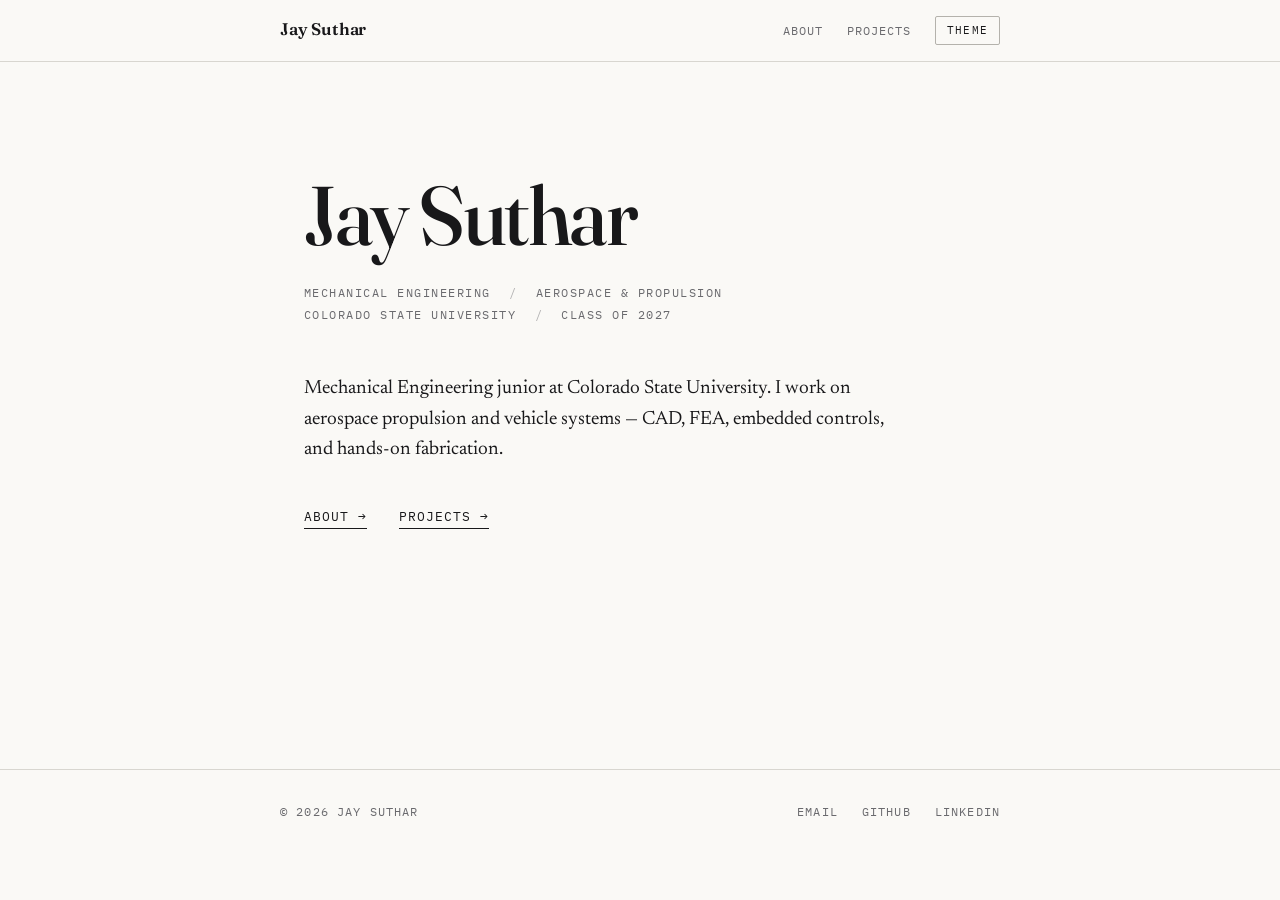
==== index.html @ 0e8fdcb5 "Revise hero intro and update CTA links Updated the hero introduction text and adjusted call-to-actio" ====
<!DOCTYPE html>
<html lang="en">
<head>
  <meta charset="UTF-8">
  <meta name="viewport" content="width=device-width, initial-scale=1.0">
  <title>Jay Suthar | Mechanical Engineering Portfolio</title>
  <meta name="description" content="Jay Suthar. Mechanical Engineering junior at Colorado State University, focused on aerospace propulsion and integrated vehicle systems.">

  <!-- Fonts -->
  <link rel="preconnect" href="https://fonts.googleapis.com">
  <link rel="preconnect" href="https://fonts.gstatic.com" crossorigin>
  <link href="https://fonts.googleapis.com/css2?family=Fraunces:ital,opsz,wght@0,9..144,400;0,9..144,500;0,9..144,600;1,9..144,400&family=IBM+Plex+Mono:wght@400;500&family=Newsreader:ital,wght@0,400;0,500;1,400&display=swap" rel="stylesheet">

  <link rel="stylesheet" href="styles.css">

  <!-- Theme init: must run before page renders to prevent flash -->
  <script>
    (function () {
      const saved = localStorage.getItem('theme');
      const prefersDark = window.matchMedia('(prefers-color-scheme: dark)').matches;
      const theme = saved || (prefersDark ? 'dark' : 'light');
      document.documentElement.setAttribute('data-theme', theme);
    })();
  </script>
</head>
<body>

  <nav class="nav">
    <div class="nav-inner">
      <a href="index.html" class="nav-brand">Jay Suthar</a>
      <div class="nav-links">
        <a href="about.html" class="nav-page-link">About</a>
        <a href="projects.html" class="nav-page-link">Projects</a>
        <button class="theme-toggle" id="themeToggle" aria-label="Toggle dark or light theme">Theme</button>
      </div>
    </div>
  </nav>

  <main>
    <section class="hero">
      <h1 class="hero-name">Jay Suthar</h1>

      <p class="hero-meta">
        Mechanical Engineering
        <span class="hero-meta-divider">/</span>
        Aerospace &amp; Propulsion
        <br>
        Colorado State University
        <span class="hero-meta-divider">/</span>
        Class of 2027
      </p>

            <p class="hero-intro">
        Mechanical Engineering junior at Colorado State University. I work on aerospace propulsion and vehicle systems — CAD, FEA, embedded controls, and hands-on fabrication.
      </p>

      <div class="hero-ctas">
        <a href="about.html">About &rarr;</a>
        <a href="projects.html">Projects &rarr;</a>
      </div>
    </section>
  </main>

  <footer class="footer">
    <div class="footer-inner">
      <div>&copy; 2026 Jay Suthar</div>
      <div class="footer-links">
        <a href="mailto:jaysuthar0721@gmail.com">Email</a>
        <a href="https://github.com/jaysuthar0721" target="_blank" rel="noopener">GitHub</a>
        <a href="https://www.linkedin.com/in/jay-suthar-74205b235/" target="_blank" rel="noopener">LinkedIn</a>
      </div>
    </div>
  </footer>

  <script>
    // Theme toggle handler
    const toggleBtn = document.getElementById('themeToggle');
    toggleBtn.addEventListener('click', function () {
      const current = document.documentElement.getAttribute('data-theme');
      const next = current === 'dark' ? 'light' : 'dark';
      document.documentElement.setAttribute('data-theme', next);
      localStorage.setItem('theme', next);
    });
  </script>

</body>
</html>
---- styles.css ----
/* ============================================================
   PORTFOLIO STYLES - Jay Suthar
   Edit colors and fonts here; all three pages update together.
   ============================================================ */

/* ---------- THEME VARIABLES ---------- */
:root {
  /* Light theme (default) */
  --bg: #faf9f6;
  --bg-elevated: #ffffff;
  --text: #18181a;
  --text-muted: #6a6a6e;
  --rule: #d8d6d0;
  --rule-strong: #b4b2ac;
  --placeholder-bg: #f0eee8;

  /* Type scale */
  --font-display: "Fraunces", "Times New Roman", serif;
  --font-body: "Newsreader", Georgia, serif;
  --font-mono: "IBM Plex Mono", "Courier New", monospace;

  /* Layout */
  --content-width: 720px;
  --content-padding: 1.5rem;
}

[data-theme="dark"] {
  --bg: #0e0e10;
  --bg-elevated: #18181b;
  --text: #ececea;
  --text-muted: #8c8c8e;
  --rule: #28282a;
  --rule-strong: #45454a;
  --placeholder-bg: #17171a;
}

/* ---------- RESET ---------- */
*, *::before, *::after {
  box-sizing: border-box;
  margin: 0;
  padding: 0;
}

html {
  scroll-behavior: smooth;
}

body {
  background: var(--bg);
  color: var(--text);
  font-family: var(--font-body);
  font-size: 18px;
  line-height: 1.65;
  font-weight: 400;
  -webkit-font-smoothing: antialiased;
  -moz-osx-font-smoothing: grayscale;
  transition: background 0.25s ease, color 0.25s ease;
}

img {
  max-width: 100%;
  display: block;
}

a {
  color: var(--text);
  text-decoration: none;
  border-bottom: 1px solid var(--rule-strong);
  padding-bottom: 1px;
  transition: border-color 0.15s ease, color 0.15s ease;
}

a:hover {
  border-bottom-color: var(--text);
}

/* ---------- NAVIGATION ---------- */
.nav {
  position: sticky;
  top: 0;
  z-index: 100;
  background: var(--bg);
  border-bottom: 1px solid var(--rule);
  padding: 1rem var(--content-padding);
  transition: background 0.25s ease, border-color 0.25s ease;
}

.nav-inner {
  max-width: var(--content-width);
  margin: 0 auto;
  display: flex;
  align-items: center;
  justify-content: space-between;
  gap: 1rem;
}

.nav-brand {
  font-family: var(--font-display);
  font-weight: 600;
  font-size: 1.05rem;
  letter-spacing: -0.01em;
  border-bottom: none;
}

.nav-brand:hover {
  border-bottom: none;
}

.nav-links {
  display: flex;
  align-items: center;
  gap: 1.5rem;
}

.nav-links a {
  font-family: var(--font-mono);
  font-size: 0.78rem;
  text-transform: uppercase;
  letter-spacing: 0.08em;
  border-bottom: none;
  color: var(--text-muted);
}

.nav-links a:hover,
.nav-links a.active {
  color: var(--text);
  border-bottom: none;
}

.theme-toggle {
  background: transparent;
  border: 1px solid var(--rule-strong);
  color: var(--text);
  font-family: var(--font-mono);
  font-size: 0.7rem;
  text-transform: uppercase;
  letter-spacing: 0.1em;
  padding: 0.4rem 0.7rem;
  cursor: pointer;
  transition: border-color 0.15s ease, background 0.15s ease;
  border-radius: 2px;
}

.theme-toggle:hover {
  background: var(--rule);
}

/* ---------- MAIN LAYOUT ---------- */
main {
  max-width: var(--content-width);
  margin: 0 auto;
  padding: 4rem var(--content-padding) 6rem;
}

/* ---------- HERO (HOME) ---------- */
.hero {
  padding-top: 3rem;
  padding-bottom: 3rem;
}

.hero-name {
  font-family: var(--font-display);
  font-weight: 500;
  font-size: clamp(3rem, 8vw, 5.2rem);
  line-height: 1;
  letter-spacing: -0.03em;
  margin-bottom: 1.5rem;
}

.hero-meta {
  font-family: var(--font-mono);
  font-size: 0.78rem;
  text-transform: uppercase;
  letter-spacing: 0.12em;
  color: var(--text-muted);
  margin-bottom: 3rem;
  line-height: 1.8;
}

.hero-meta-divider {
  margin: 0 0.6rem;
  opacity: 0.5;
}

.hero-intro {
  font-family: var(--font-body);
  font-size: 1.2rem;
  line-height: 1.6;
  margin-bottom: 2.5rem;
  max-width: 38rem;
}

.hero-intro em {
  font-style: italic;
  font-family: var(--font-display);
}

.hero-ctas {
  display: flex;
  flex-wrap: wrap;
  gap: 1rem 2rem;
  font-family: var(--font-mono);
  font-size: 0.8rem;
  text-transform: uppercase;
  letter-spacing: 0.08em;
  margin-top: 2rem;
}

.hero-ctas a {
  border-bottom: 1px solid var(--text);
}

.hero-ctas a:hover {
  color: var(--text-muted);
  border-bottom-color: var(--text-muted);
}

/* ---------- SECTIONS (ABOUT, PROJECTS) ---------- */
.page-title {
  font-family: var(--font-mono);
  font-size: 0.78rem;
  text-transform: uppercase;
  letter-spacing: 0.18em;
  color: var(--text-muted);
  padding-bottom: 1rem;
  border-bottom: 1px solid var(--rule);
  margin-bottom: 4rem;
}

.section {
  margin-bottom: 5rem;
}

.section:last-child {
  margin-bottom: 0;
}

.section-number {
  font-family: var(--font-mono);
  font-size: 0.7rem;
  text-transform: uppercase;
  letter-spacing: 0.18em;
  color: var(--text-muted);
  margin-bottom: 0.75rem;
  display: block;
}

.section-heading {
  font-family: var(--font-display);
  font-size: 2rem;
  font-weight: 500;
  letter-spacing: -0.02em;
  line-height: 1.15;
  margin-bottom: 1.5rem;
}

.section p {
  margin-bottom: 1.25rem;
}

.section p:last-child {
  margin-bottom: 0;
}

/* ---------- CORE COMPETENCIES ---------- */
.competency {
  padding-top: 1.75rem;
  padding-bottom: 1.75rem;
  border-top: 1px solid var(--rule);
}

.competency:last-child {
  border-bottom: 1px solid var(--rule);
}

.competency-title {
  font-family: var(--font-display);
  font-size: 1.35rem;
  font-weight: 500;
  letter-spacing: -0.01em;
  margin-bottom: 0.75rem;
}

.competency-body {
  color: var(--text-muted);
  font-size: 1.05rem;
}

/* ---------- PHILOSOPHY PULL QUOTE ---------- */
.pullquote {
  font-family: var(--font-display);
  font-style: italic;
  font-size: 1.5rem;
  line-height: 1.4;
  letter-spacing: -0.01em;
  padding: 2rem 0 2rem 1.5rem;
  border-left: 2px solid var(--text);
  color: var(--text);
}

/* ---------- PROJECT CARDS (PROJECTS PAGE) ---------- */
.project {
  padding-top: 4rem;
  padding-bottom: 4rem;
  border-top: 1px solid var(--rule);
}

.project:first-of-type {
  padding-top: 0;
  border-top: none;
}

.project-meta {
  font-family: var(--font-mono);
  font-size: 0.72rem;
  text-transform: uppercase;
  letter-spacing: 0.15em;
  color: var(--text-muted);
  margin-bottom: 0.75rem;
}

.project-title {
  font-family: var(--font-display);
  font-size: 2.2rem;
  font-weight: 500;
  line-height: 1.1;
  letter-spacing: -0.025em;
  margin-bottom: 2rem;
}

/* Image placeholder block */
.image-placeholder {
  width: 100%;
  aspect-ratio: 16 / 9;
  background: var(--placeholder-bg);
  border: 1px dashed var(--rule-strong);
  display: flex;
  align-items: center;
  justify-content: center;
  margin: 2rem 0 2.5rem;
  font-family: var(--font-mono);
  font-size: 0.72rem;
  text-transform: uppercase;
  letter-spacing: 0.15em;
  color: var(--text-muted);
  text-align: center;
  padding: 1rem;
}

/* Project narrative blocks */
.project-block {
  margin-bottom: 1.75rem;
}

.project-block:last-child {
  margin-bottom: 0;
}

.project-block-label {
  font-family: var(--font-mono);
  font-size: 0.72rem;
  text-transform: uppercase;
  letter-spacing: 0.18em;
  color: var(--text-muted);
  margin-bottom: 0.5rem;
  display: block;
}

.project-block p {
  font-size: 1.05rem;
}

/* Placeholder text style (so it visually reads as "fill me in") */
.placeholder-text {
  color: var(--text-muted);
  font-style: italic;
}

/* ---------- FOOTER ---------- */
.footer {
  border-top: 1px solid var(--rule);
  margin-top: 6rem;
  padding: 2rem var(--content-padding);
  font-family: var(--font-mono);
  font-size: 0.72rem;
  text-transform: uppercase;
  letter-spacing: 0.1em;
  color: var(--text-muted);
}

.footer-inner {
  max-width: var(--content-width);
  margin: 0 auto;
  display: flex;
  flex-wrap: wrap;
  justify-content: space-between;
  gap: 1rem;
}

.footer a {
  color: var(--text-muted);
  border-bottom: none;
}

.footer a:hover {
  color: var(--text);
  border-bottom: none;
}

.footer-links {
  display: flex;
  flex-wrap: wrap;
  gap: 1.5rem;
}

/* ---------- RESPONSIVE ---------- */
@media (max-width: 600px) {
  body {
    font-size: 17px;
  }

  .nav {
    padding: 0.75rem 1rem;
  }

  .nav-links {
    gap: 1rem;
  }

  .nav-links a:not(.theme-toggle) {
    display: none;
  }

  .nav-links a.nav-link-mobile-visible {
    display: inline;
  }

  main {
    padding: 2.5rem 1.25rem 4rem;
  }

  .hero {
    padding-top: 1rem;
  }

  .hero-name {
    font-size: 3rem;
  }

  .hero-meta {
    margin-bottom: 2rem;
  }

  .project-title {
    font-size: 1.7rem;
  }

  .section-heading {
    font-size: 1.6rem;
  }

  .pullquote {
    font-size: 1.2rem;
    padding-left: 1rem;
  }
}

/* On mobile, keep About and Projects links visible. */
@media (max-width: 600px) {
  .nav-links .nav-page-link {
    display: inline;
    font-size: 0.72rem;
  }
}
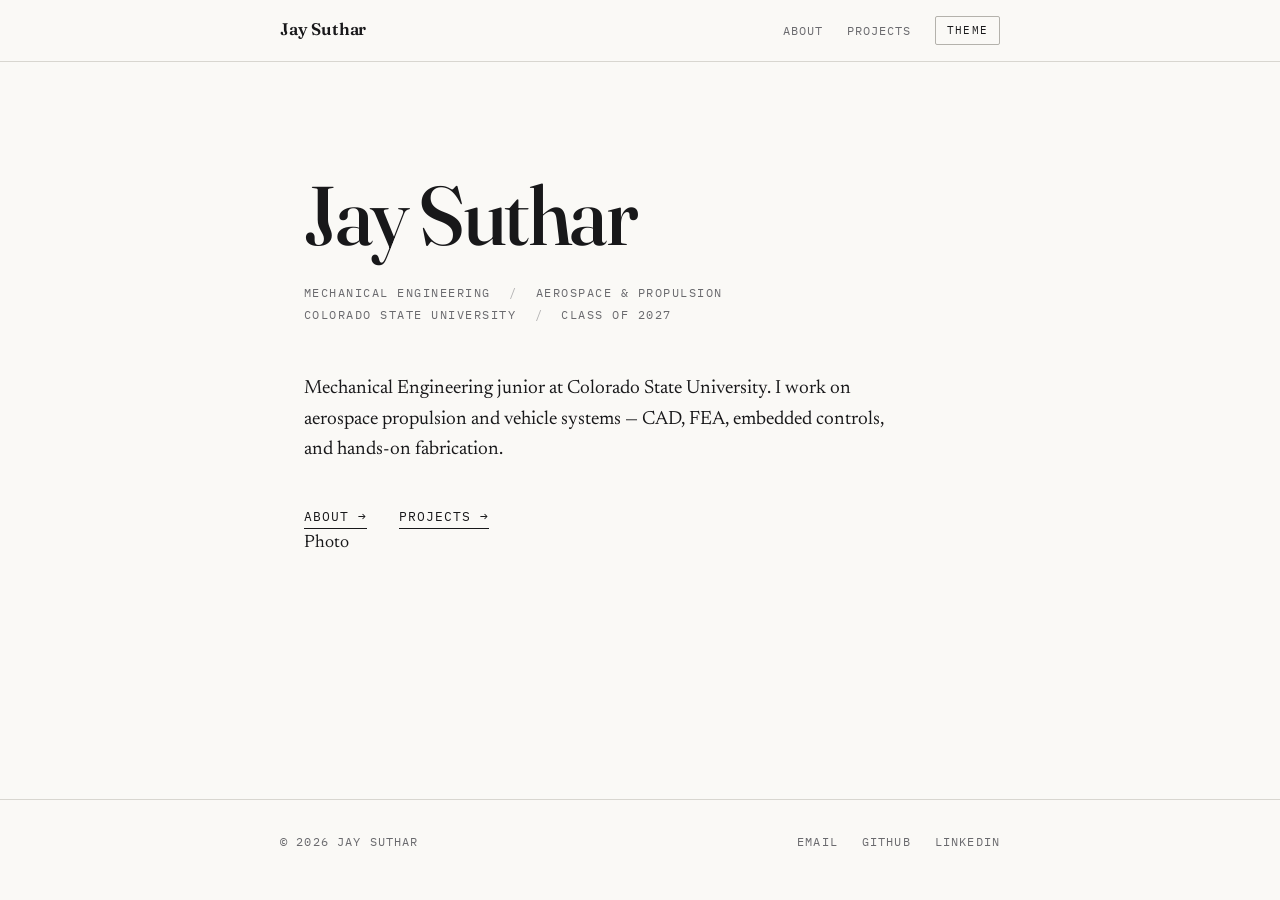
==== commit dd9ab6b2: "Refactor hero section layout in index.html" ====
--- a/index.html
+++ b/index.html
@@ -36,27 +36,36 @@
     </div>
   </nav>
 
-  <main>
+    <main>
     <section class="hero">
-      <h1 class="hero-name">Jay Suthar</h1>
+      <div class="hero-layout">
+        <div class="hero-text">
+          <h1 class="hero-name">Jay Suthar</h1>
 
-      <p class="hero-meta">
-        Mechanical Engineering
-        <span class="hero-meta-divider">/</span>
-        Aerospace &amp; Propulsion
-        <br>
-        Colorado State University
-        <span class="hero-meta-divider">/</span>
-        Class of 2027
-      </p>
+          <p class="hero-meta">
+            Mechanical Engineering
+            <span class="hero-meta-divider">/</span>
+            Aerospace &amp; Propulsion
+            <br>
+            Colorado State University
+            <span class="hero-meta-divider">/</span>
+            Class of 2027
+          </p>
 
-            <p class="hero-intro">
-        Mechanical Engineering junior at Colorado State University. I work on aerospace propulsion and vehicle systems — CAD, FEA, embedded controls, and hands-on fabrication.
-      </p>
+          <p class="hero-intro">
+            Mechanical Engineering junior at Colorado State University. I work on aerospace propulsion and vehicle systems — CAD, FEA, embedded controls, and hands-on fabrication.
+          </p>
 
-      <div class="hero-ctas">
-        <a href="about.html">About &rarr;</a>
-        <a href="projects.html">Projects &rarr;</a>
+          <div class="hero-ctas">
+            <a href="about.html">About &rarr;</a>
+            <a href="projects.html">Projects &rarr;</a>
+          </div>
+        </div>
+
+        <div class="hero-photo">
+          <img src="profile.jpg" alt="Jay Suthar" class="hero-photo-img" onerror="this.style.display='none';this.nextElementSibling.style.display='flex'">
+          <div class="hero-photo-placeholder">Photo</div>
+        </div>
       </div>
     </section>
   </main>
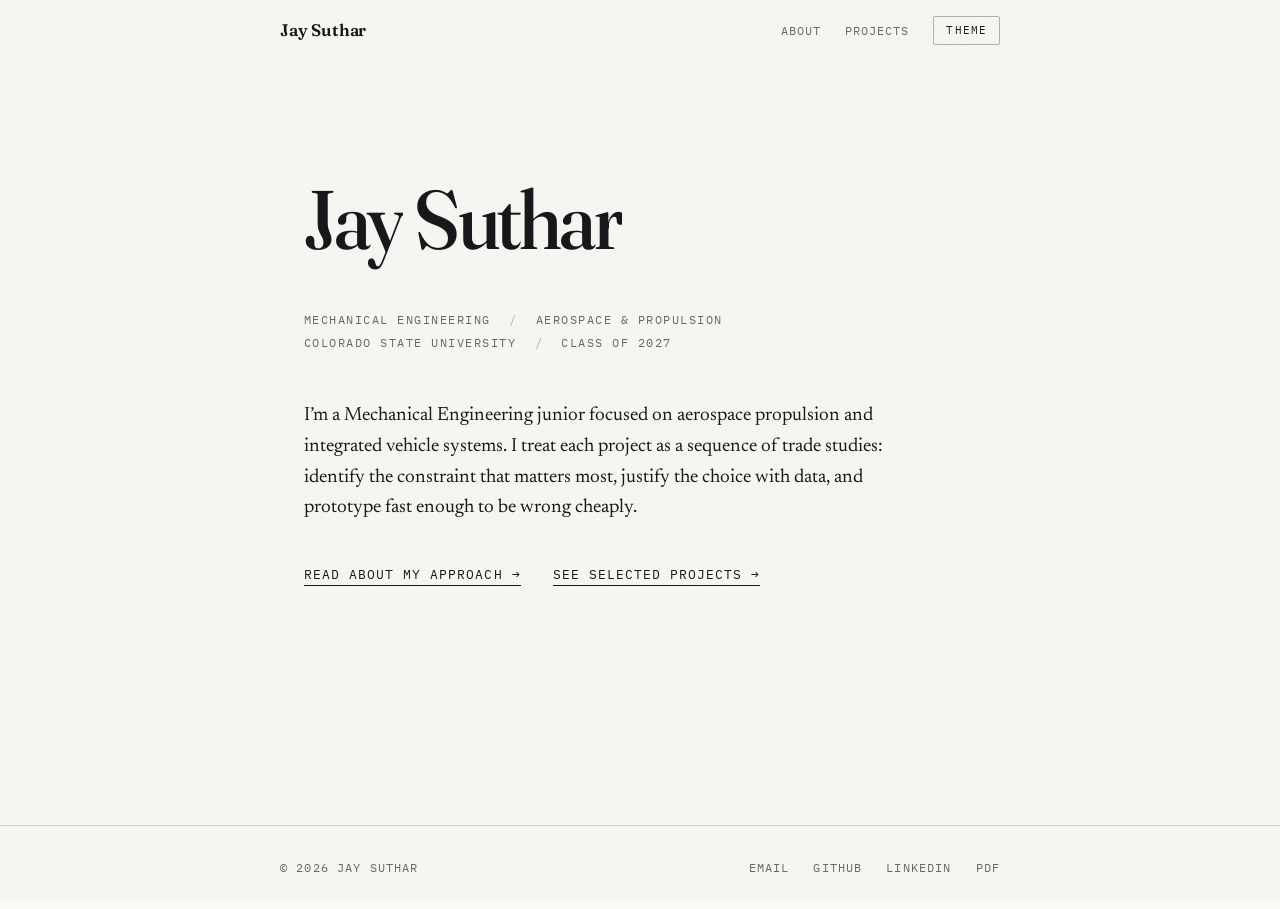
==== commit 93ac5ded: "Add files via upload" ====
--- a/index.html
+++ b/index.html
@@ -2,18 +2,21 @@
 <html lang="en">
 <head>
   <meta charset="UTF-8">
-  <meta name="viewport" content="width=device-width, initial-scale=1.0">
+  <meta name="viewport" content="width=device-width, initial-scale=1.0, viewport-fit=cover">
+  <meta name="color-scheme" content="light dark">
+  <meta name="theme-color" content="#faf9f6" media="(prefers-color-scheme: light)">
+  <meta name="theme-color" content="#0e0e10" media="(prefers-color-scheme: dark)">
   <title>Jay Suthar | Mechanical Engineering Portfolio</title>
   <meta name="description" content="Jay Suthar. Mechanical Engineering junior at Colorado State University, focused on aerospace propulsion and integrated vehicle systems.">
 
   <!-- Fonts -->
   <link rel="preconnect" href="https://fonts.googleapis.com">
   <link rel="preconnect" href="https://fonts.gstatic.com" crossorigin>
-  <link href="https://fonts.googleapis.com/css2?family=Fraunces:ital,opsz,wght@0,9..144,400;0,9..144,500;0,9..144,600;1,9..144,400&family=IBM+Plex+Mono:wght@400;500&family=Newsreader:ital,wght@0,400;0,500;1,400&display=swap" rel="stylesheet">
+  <link href="https://fonts.googleapis.com/css2?family=Fraunces:ital,opsz,wght,SOFT,WONK@0,9..144,400..600,30..100,0..1;1,9..144,400,50,0&family=IBM+Plex+Mono:wght@400;500&family=Newsreader:ital,wght@0,400;0,500;1,400&display=swap" rel="stylesheet">
 
   <link rel="stylesheet" href="styles.css">
 
-  <!-- Theme init: must run before page renders to prevent flash -->
+  <!-- Theme init: runs before render to prevent flash -->
   <script>
     (function () {
       const saved = localStorage.getItem('theme');
@@ -25,47 +28,43 @@
 </head>
 <body>
 
+  <a class="skip-link" href="#main">Skip to content</a>
+
   <nav class="nav">
     <div class="nav-inner">
-      <a href="index.html" class="nav-brand">Jay Suthar</a>
+      <a href="index.html" class="nav-brand no-underline">Jay Suthar</a>
       <div class="nav-links">
-        <a href="about.html" class="nav-page-link">About</a>
-        <a href="projects.html" class="nav-page-link">Projects</a>
-        <button class="theme-toggle" id="themeToggle" aria-label="Toggle dark or light theme">Theme</button>
+        <a href="about.html" class="no-underline">About</a>
+        <a href="projects.html" class="no-underline">Projects</a>
+        <button class="theme-toggle" id="themeToggle">Theme</button>
       </div>
     </div>
   </nav>
 
-    <main>
-    <section class="hero">
-      <div class="hero-layout">
-        <div class="hero-text">
-          <h1 class="hero-name">Jay Suthar</h1>
+  <main id="main">
+    <section class="hero" data-hero>
+      <h1 class="hero-name">
+        <span class="word-wrap"><span class="word">Jay</span></span>
+        <span class="word-wrap"><span class="word">Suthar</span></span>
+      </h1>
 
-          <p class="hero-meta">
-            Mechanical Engineering
-            <span class="hero-meta-divider">/</span>
-            Aerospace &amp; Propulsion
-            <br>
-            Colorado State University
-            <span class="hero-meta-divider">/</span>
-            Class of 2027
-          </p>
+      <p class="hero-meta">
+        Mechanical&nbsp;Engineering
+        <span class="hero-meta-divider">/</span>
+        Aerospace&nbsp;&amp;&nbsp;Propulsion
+        <br>
+        Colorado&nbsp;State&nbsp;University
+        <span class="hero-meta-divider">/</span>
+        Class&nbsp;of&nbsp;2027
+      </p>
 
-          <p class="hero-intro">
-            Mechanical Engineering junior at Colorado State University. I work on aerospace propulsion and vehicle systems — CAD, FEA, embedded controls, and hands-on fabrication.
-          </p>
+      <p class="hero-intro">
+        I’m a Mechanical Engineering junior focused on aerospace propulsion and integrated vehicle systems. I treat each project as a sequence of trade studies: identify the constraint that matters most, justify the choice with data, and prototype fast enough to be wrong cheaply.
+      </p>
 
-          <div class="hero-ctas">
-            <a href="about.html">About &rarr;</a>
-            <a href="projects.html">Projects &rarr;</a>
-          </div>
-        </div>
-
-        <div class="hero-photo">
-          <img src="profile.jpg" alt="Jay Suthar" class="hero-photo-img" onerror="this.style.display='none';this.nextElementSibling.style.display='flex'">
-          <div class="hero-photo-placeholder">Photo</div>
-        </div>
+      <div class="hero-ctas">
+        <a href="about.html">Read about my approach &rarr;</a>
+        <a href="projects.html">See selected projects &rarr;</a>
       </div>
     </section>
   </main>
@@ -74,23 +73,15 @@
     <div class="footer-inner">
       <div>&copy; 2026 Jay Suthar</div>
       <div class="footer-links">
-        <a href="mailto:jaysuthar0721@gmail.com">Email</a>
-        <a href="https://github.com/jaysuthar0721" target="_blank" rel="noopener">GitHub</a>
-        <a href="https://www.linkedin.com/in/jay-suthar-74205b235/" target="_blank" rel="noopener">LinkedIn</a>
+        <a href="mailto:your.email@colostate.edu">Email</a>
+        <a href="https://github.com/" target="_blank" rel="noopener">GitHub</a>
+        <a href="https://linkedin.com/" target="_blank" rel="noopener">LinkedIn</a>
+        <a href="portfolio.pdf" target="_blank" rel="noopener">PDF</a>
       </div>
     </div>
   </footer>
 
-  <script>
-    // Theme toggle handler
-    const toggleBtn = document.getElementById('themeToggle');
-    toggleBtn.addEventListener('click', function () {
-      const current = document.documentElement.getAttribute('data-theme');
-      const next = current === 'dark' ? 'light' : 'dark';
-      document.documentElement.setAttribute('data-theme', next);
-      localStorage.setItem('theme', next);
-    });
-  </script>
+  <script src="animations.js" defer></script>
 
 </body>
 </html>
--- a/styles.css
+++ b/styles.css
@@ -1,18 +1,23 @@
 /* ============================================================
-   PORTFOLIO STYLES - Jay Suthar
-   Edit colors and fonts here; all three pages update together.
+   PORTFOLIO STYLES v3 - Jay Suthar
+   Editorial engineering monograph aesthetic.
+   Edit colors and fonts in :root; all three pages update together.
    ============================================================ */
 
 /* ---------- THEME VARIABLES ---------- */
 :root {
+  color-scheme: light dark;
+
   /* Light theme (default) */
   --bg: #faf9f6;
   --bg-elevated: #ffffff;
+  --bg-nav: rgba(250, 249, 246, 0.72);
   --text: #18181a;
   --text-muted: #6a6a6e;
   --rule: #d8d6d0;
   --rule-strong: #b4b2ac;
   --placeholder-bg: #f0eee8;
+  --grain-opacity: 0.035;
 
   /* Type scale */
   --font-display: "Fraunces", "Times New Roman", serif;
@@ -22,16 +27,22 @@
   /* Layout */
   --content-width: 720px;
   --content-padding: 1.5rem;
+
+  /* Motion */
+  --ease-out-expo: cubic-bezier(0.16, 1, 0.3, 1);
+  --ease-out-swift: cubic-bezier(0.22, 0.61, 0.36, 1);
 }
 
 [data-theme="dark"] {
   --bg: #0e0e10;
   --bg-elevated: #18181b;
+  --bg-nav: rgba(14, 14, 16, 0.72);
   --text: #ececea;
   --text-muted: #8c8c8e;
   --rule: #28282a;
   --rule-strong: #45454a;
   --placeholder-bg: #17171a;
+  --grain-opacity: 0.06;
 }
 
 /* ---------- RESET ---------- */
@@ -54,7 +65,35 @@
   font-weight: 400;
   -webkit-font-smoothing: antialiased;
   -moz-osx-font-smoothing: grayscale;
-  transition: background 0.25s ease, color 0.25s ease;
+  -webkit-tap-highlight-color: transparent;
+  position: relative;
+  min-height: 100vh;
+}
+
+/* Paper grain overlay. Very subtle noise texture across the whole page. */
+body::before {
+  content: "";
+  position: fixed;
+  inset: 0;
+  pointer-events: none;
+  z-index: 1000;
+  opacity: var(--grain-opacity);
+  background-image: url("data:image/svg+xml;utf8,<svg xmlns='http://www.w3.org/2000/svg' width='200' height='200'><filter id='n'><feTurbulence type='fractalNoise' baseFrequency='0.9' numOctaves='2' stitchTiles='stitch'/><feColorMatrix values='0 0 0 0 0 0 0 0 0 0 0 0 0 0 0 0 0 0 1 0'/></filter><rect width='100%' height='100%' filter='url(%23n)'/></svg>");
+  mix-blend-mode: multiply;
+}
+
+[data-theme="dark"] body::before {
+  mix-blend-mode: screen;
+}
+
+/* Theme transition helper. Scoped to body + html to avoid heavy universal selector. */
+html.theme-transitioning body,
+html.theme-transitioning .nav,
+html.theme-transitioning .footer,
+html.theme-transitioning .theme-toggle {
+  transition: background-color 0.35s var(--ease-out-swift),
+              color 0.35s var(--ease-out-swift),
+              border-color 0.35s var(--ease-out-swift) !important;
 }
 
 img {
@@ -62,16 +101,70 @@
   display: block;
 }
 
+/* ---------- SKIP TO CONTENT LINK ---------- */
+.skip-link {
+  position: absolute;
+  left: -9999px;
+  top: 0;
+  z-index: 200;
+  background: var(--text);
+  color: var(--bg);
+  padding: 0.6rem 1rem;
+  font-family: var(--font-mono);
+  font-size: 0.78rem;
+  text-transform: uppercase;
+  letter-spacing: 0.08em;
+  text-decoration: none;
+  border: 0;
+}
+
+.skip-link:focus {
+  left: 1rem;
+  top: 1rem;
+  outline: 2px solid var(--text);
+  outline-offset: 3px;
+}
+
+.skip-link::after {
+  display: none;
+}
+
+/* ---------- LINKS with animated underline ---------- */
 a {
   color: var(--text);
   text-decoration: none;
-  border-bottom: 1px solid var(--rule-strong);
-  padding-bottom: 1px;
-  transition: border-color 0.15s ease, color 0.15s ease;
-}
-
-a:hover {
-  border-bottom-color: var(--text);
+  position: relative;
+  display: inline-block;
+  touch-action: manipulation;
+}
+
+/* Body links get the draw-in underline. Nav links opt out via class. */
+a:not(.no-underline)::after {
+  content: "";
+  position: absolute;
+  left: 0;
+  right: 0;
+  bottom: -1px;
+  height: 1px;
+  background: currentColor;
+  transform: scaleX(1);
+  transform-origin: left center;
+  transition: transform 0.5s var(--ease-out-expo);
+}
+
+a:not(.no-underline):hover::after {
+  transform: scaleX(0);
+  transform-origin: right center;
+}
+
+a:focus-visible {
+  outline: 2px solid var(--text);
+  outline-offset: 3px;
+  border-radius: 2px;
+}
+
+a:active {
+  opacity: 0.65;
 }
 
 /* ---------- NAVIGATION ---------- */
@@ -79,10 +172,29 @@
   position: sticky;
   top: 0;
   z-index: 100;
-  background: var(--bg);
-  border-bottom: 1px solid var(--rule);
-  padding: 1rem var(--content-padding);
-  transition: background 0.25s ease, border-color 0.25s ease;
+  background: transparent;
+  border-bottom: 1px solid transparent;
+  padding-top: max(1rem, env(safe-area-inset-top));
+  padding-right: max(var(--content-padding), env(safe-area-inset-right));
+  padding-bottom: 1rem;
+  padding-left: max(var(--content-padding), env(safe-area-inset-left));
+  transition: background 0.3s var(--ease-out-swift),
+              border-color 0.3s var(--ease-out-swift),
+              backdrop-filter 0.3s var(--ease-out-swift);
+}
+
+.nav.scrolled {
+  background: var(--bg-nav);
+  border-bottom-color: var(--rule);
+  backdrop-filter: saturate(140%) blur(14px);
+  -webkit-backdrop-filter: saturate(140%) blur(14px);
+}
+
+/* Backdrop-filter fallback: opaque bg when blur unsupported */
+@supports not ((backdrop-filter: blur(1px)) or (-webkit-backdrop-filter: blur(1px))) {
+  .nav.scrolled {
+    background: var(--bg);
+  }
 }
 
 .nav-inner {
@@ -99,11 +211,11 @@
   font-weight: 600;
   font-size: 1.05rem;
   letter-spacing: -0.01em;
-  border-bottom: none;
-}
-
-.nav-brand:hover {
-  border-bottom: none;
+  font-variation-settings: "SOFT" 50, "WONK" 0;
+}
+
+.nav-brand::after {
+  display: none;
 }
 
 .nav-links {
@@ -117,16 +229,20 @@
   font-size: 0.78rem;
   text-transform: uppercase;
   letter-spacing: 0.08em;
-  border-bottom: none;
-  color: var(--text-muted);
+  color: var(--text-muted);
+  transition: color 0.2s ease;
+}
+
+.nav-links a::after {
+  display: none;
 }
 
 .nav-links a:hover,
 .nav-links a.active {
   color: var(--text);
-  border-bottom: none;
-}
-
+}
+
+/* ---------- THEME TOGGLE BUTTON ---------- */
 .theme-toggle {
   background: transparent;
   border: 1px solid var(--rule-strong);
@@ -135,14 +251,45 @@
   font-size: 0.7rem;
   text-transform: uppercase;
   letter-spacing: 0.1em;
-  padding: 0.4rem 0.7rem;
+  padding: 0.4rem 0.75rem;
   cursor: pointer;
-  transition: border-color 0.15s ease, background 0.15s ease;
   border-radius: 2px;
+  touch-action: manipulation;
+  transition: border-color 0.2s ease,
+              background 0.2s ease,
+              color 0.2s ease,
+              transform 0.1s ease;
 }
 
 .theme-toggle:hover {
-  background: var(--rule);
+  background: var(--text);
+  color: var(--bg);
+  border-color: var(--text);
+}
+
+.theme-toggle:focus-visible {
+  outline: 2px solid var(--text);
+  outline-offset: 3px;
+}
+
+.theme-toggle:active {
+  transform: translateY(1px);
+}
+
+/* ---------- SCROLL PROGRESS BAR ---------- */
+.scroll-progress {
+  --progress: 0;
+  position: fixed;
+  top: 0;
+  left: 0;
+  right: 0;
+  height: 2px;
+  z-index: 101;
+  background: var(--text);
+  transform: scaleX(var(--progress));
+  transform-origin: left center;
+  transition: transform 0.08s linear;
+  pointer-events: none;
 }
 
 /* ---------- MAIN LAYOUT ---------- */
@@ -150,9 +297,10 @@
   max-width: var(--content-width);
   margin: 0 auto;
   padding: 4rem var(--content-padding) 6rem;
-}
-
-/* ---------- HERO (HOME) ---------- */
+  position: relative;
+}
+
+/* ---------- HERO (HOME) with mask reveals ---------- */
 .hero {
   padding-top: 3rem;
   padding-bottom: 3rem;
@@ -165,6 +313,55 @@
   line-height: 1;
   letter-spacing: -0.03em;
   margin-bottom: 1.5rem;
+  font-variation-settings: "SOFT" 30, "WONK" 0, "opsz" 144;
+  text-wrap: balance;
+}
+
+/* Word mask reveal: each word slides up inside an overflow-hidden wrapper */
+.word-wrap {
+  display: inline-block;
+  overflow: hidden;
+  vertical-align: baseline;
+  line-height: 1.1;
+  padding-bottom: 0.08em;
+}
+
+.word {
+  display: inline-block;
+  transform: translateY(105%);
+  transition: transform 1s var(--ease-out-expo);
+}
+
+.revealed .word-wrap:nth-child(1) .word { transition-delay: 0.05s; }
+.revealed .word-wrap:nth-child(2) .word { transition-delay: 0.18s; }
+.revealed .word-wrap:nth-child(3) .word { transition-delay: 0.31s; }
+
+.revealed .word {
+  transform: translateY(0);
+}
+
+/* Hero secondary content: fade+blur up after the name */
+.hero-meta,
+.hero-intro,
+.hero-ctas {
+  opacity: 0;
+  transform: translateY(12px);
+  filter: blur(6px);
+  transition: opacity 0.9s var(--ease-out-swift),
+              transform 0.9s var(--ease-out-expo),
+              filter 0.9s var(--ease-out-swift);
+}
+
+.revealed .hero-meta   { transition-delay: 0.55s; }
+.revealed .hero-intro  { transition-delay: 0.72s; }
+.revealed .hero-ctas   { transition-delay: 0.88s; }
+
+.revealed .hero-meta,
+.revealed .hero-intro,
+.revealed .hero-ctas {
+  opacity: 1;
+  transform: translateY(0);
+  filter: blur(0);
 }
 
 .hero-meta {
@@ -188,11 +385,7 @@
   line-height: 1.6;
   margin-bottom: 2.5rem;
   max-width: 38rem;
-}
-
-.hero-intro em {
-  font-style: italic;
-  font-family: var(--font-display);
+  text-wrap: pretty;
 }
 
 .hero-ctas {
@@ -206,19 +399,27 @@
   margin-top: 2rem;
 }
 
-.hero-ctas a {
-  border-bottom: 1px solid var(--text);
-}
-
-.hero-ctas a:hover {
-  color: var(--text-muted);
-  border-bottom-color: var(--text-muted);
-}
-
-/* ---------- SECTIONS (ABOUT, PROJECTS) ---------- */
+/* ---------- SCROLL REVEAL: generic ---------- */
+[data-reveal] {
+  opacity: 0;
+  transform: translateY(24px);
+  filter: blur(8px);
+  transition: opacity 1.1s var(--ease-out-swift),
+              transform 1.1s var(--ease-out-expo),
+              filter 1.1s var(--ease-out-swift);
+}
+
+[data-reveal].revealed {
+  opacity: 1;
+  transform: translateY(0);
+  filter: blur(0);
+}
+
+/* ---------- SECTIONS ---------- */
 .page-title {
   font-family: var(--font-mono);
   font-size: 0.78rem;
+  font-weight: 400;
   text-transform: uppercase;
   letter-spacing: 0.18em;
   color: var(--text-muted);
@@ -252,10 +453,13 @@
   letter-spacing: -0.02em;
   line-height: 1.15;
   margin-bottom: 1.5rem;
+  font-variation-settings: "SOFT" 30, "WONK" 0, "opsz" 144;
+  text-wrap: balance;
 }
 
 .section p {
   margin-bottom: 1.25rem;
+  text-wrap: pretty;
 }
 
 .section p:last-child {
@@ -279,11 +483,13 @@
   font-weight: 500;
   letter-spacing: -0.01em;
   margin-bottom: 0.75rem;
+  text-wrap: balance;
 }
 
 .competency-body {
   color: var(--text-muted);
   font-size: 1.05rem;
+  text-wrap: pretty;
 }
 
 /* ---------- PHILOSOPHY PULL QUOTE ---------- */
@@ -296,9 +502,11 @@
   padding: 2rem 0 2rem 1.5rem;
   border-left: 2px solid var(--text);
   color: var(--text);
-}
-
-/* ---------- PROJECT CARDS (PROJECTS PAGE) ---------- */
+  font-variation-settings: "SOFT" 100, "WONK" 1;
+  text-wrap: pretty;
+}
+
+/* ---------- PROJECT CARDS ---------- */
 .project {
   padding-top: 4rem;
   padding-bottom: 4rem;
@@ -326,6 +534,8 @@
   line-height: 1.1;
   letter-spacing: -0.025em;
   margin-bottom: 2rem;
+  font-variation-settings: "SOFT" 30, "opsz" 144;
+  text-wrap: balance;
 }
 
 /* Image placeholder block */
@@ -368,9 +578,9 @@
 
 .project-block p {
   font-size: 1.05rem;
-}
-
-/* Placeholder text style (so it visually reads as "fill me in") */
+  text-wrap: pretty;
+}
+
 .placeholder-text {
   color: var(--text-muted);
   font-style: italic;
@@ -380,7 +590,10 @@
 .footer {
   border-top: 1px solid var(--rule);
   margin-top: 6rem;
-  padding: 2rem var(--content-padding);
+  padding-top: 2rem;
+  padding-right: max(var(--content-padding), env(safe-area-inset-right));
+  padding-bottom: max(2rem, env(safe-area-inset-bottom));
+  padding-left: max(var(--content-padding), env(safe-area-inset-left));
   font-family: var(--font-mono);
   font-size: 0.72rem;
   text-transform: uppercase;
@@ -399,12 +612,15 @@
 
 .footer a {
   color: var(--text-muted);
-  border-bottom: none;
+  transition: color 0.2s ease;
+}
+
+.footer a::after {
+  display: none;
 }
 
 .footer a:hover {
   color: var(--text);
-  border-bottom: none;
 }
 
 .footer-links {
@@ -420,19 +636,18 @@
   }
 
   .nav {
-    padding: 0.75rem 1rem;
+    padding-top: max(0.75rem, env(safe-area-inset-top));
+    padding-right: max(1rem, env(safe-area-inset-right));
+    padding-bottom: 0.75rem;
+    padding-left: max(1rem, env(safe-area-inset-left));
   }
 
   .nav-links {
-    gap: 1rem;
-  }
-
-  .nav-links a:not(.theme-toggle) {
-    display: none;
-  }
-
-  .nav-links a.nav-link-mobile-visible {
-    display: inline;
+    gap: 0.85rem;
+  }
+
+  .nav-links a {
+    font-size: 0.72rem;
   }
 
   main {
@@ -465,10 +680,25 @@
   }
 }
 
-/* On mobile, keep About and Projects links visible. */
-@media (max-width: 600px) {
-  .nav-links .nav-page-link {
-    display: inline;
-    font-size: 0.72rem;
-  }
-}
+/* ---------- REDUCED MOTION ---------- */
+@media (prefers-reduced-motion: reduce) {
+  *, *::before, *::after {
+    animation-duration: 0.01ms !important;
+    animation-iteration-count: 1 !important;
+    transition-duration: 0.01ms !important;
+    scroll-behavior: auto !important;
+  }
+
+  .word {
+    transform: translateY(0) !important;
+  }
+
+  [data-reveal],
+  .hero-meta,
+  .hero-intro,
+  .hero-ctas {
+    opacity: 1 !important;
+    transform: none !important;
+    filter: none !important;
+  }
+}
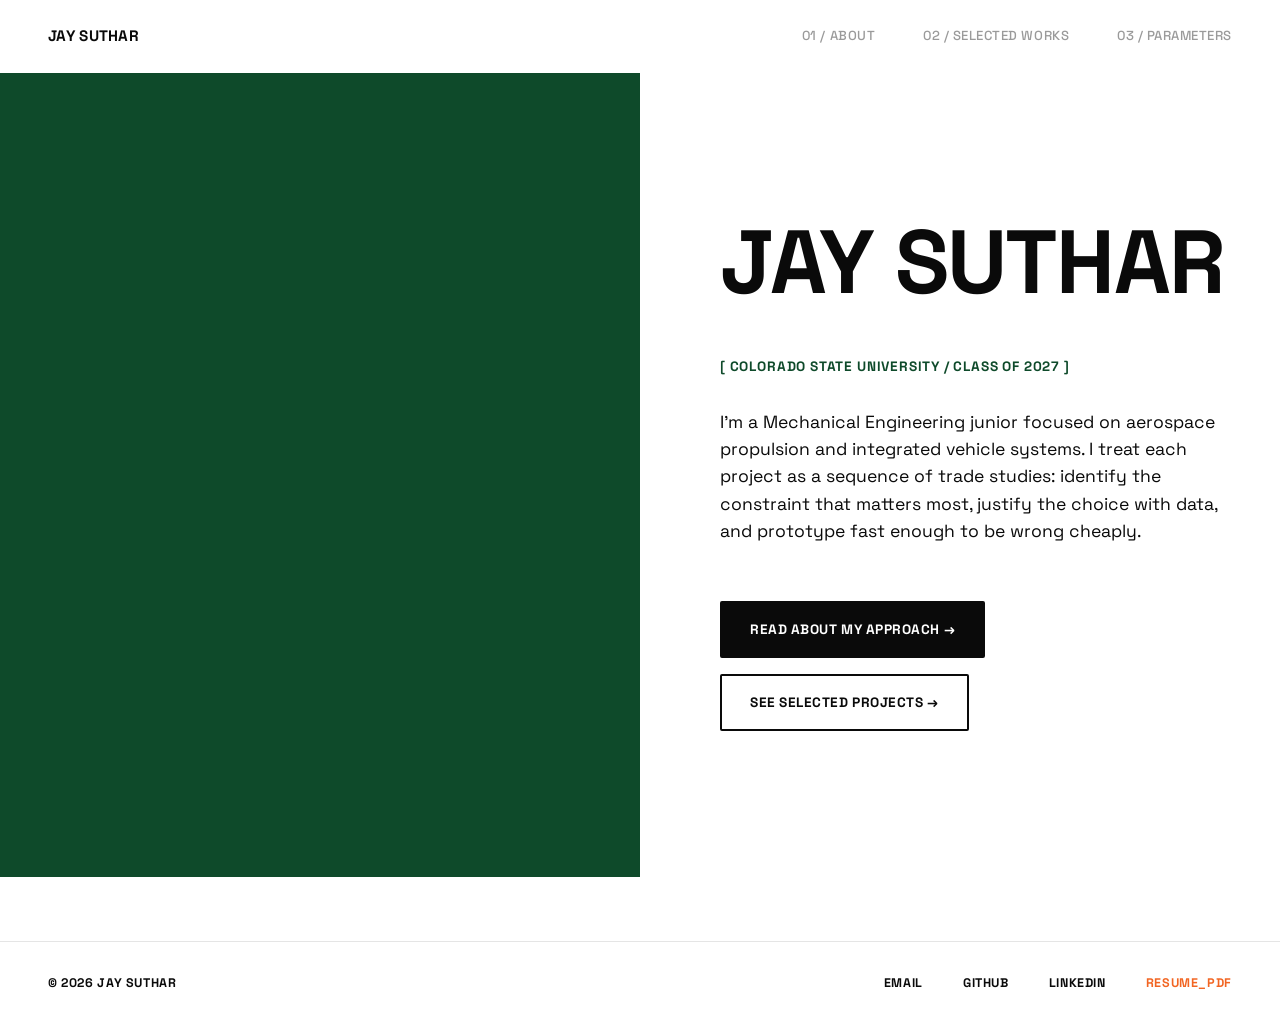
==== commit 4ee0f589: "Add files via upload" ====
--- a/index.html
+++ b/index.html
@@ -3,28 +3,17 @@
 <head>
   <meta charset="UTF-8">
   <meta name="viewport" content="width=device-width, initial-scale=1.0, viewport-fit=cover">
-  <meta name="color-scheme" content="light dark">
-  <meta name="theme-color" content="#faf9f6" media="(prefers-color-scheme: light)">
-  <meta name="theme-color" content="#0e0e10" media="(prefers-color-scheme: dark)">
+  <meta name="color-scheme" content="light">
+  <meta name="theme-color" content="#ffffff">
   <title>Jay Suthar | Mechanical Engineering Portfolio</title>
   <meta name="description" content="Jay Suthar. Mechanical Engineering junior at Colorado State University, focused on aerospace propulsion and integrated vehicle systems.">
 
   <!-- Fonts -->
   <link rel="preconnect" href="https://fonts.googleapis.com">
   <link rel="preconnect" href="https://fonts.gstatic.com" crossorigin>
-  <link href="https://fonts.googleapis.com/css2?family=Fraunces:ital,opsz,wght,SOFT,WONK@0,9..144,400..600,30..100,0..1;1,9..144,400,50,0&family=IBM+Plex+Mono:wght@400;500&family=Newsreader:ital,wght@0,400;0,500;1,400&display=swap" rel="stylesheet">
+  <link href="https://fonts.googleapis.com/css2?family=Space+Grotesk:wght@400;500;700&display=swap" rel="stylesheet">
 
   <link rel="stylesheet" href="styles.css">
-
-  <!-- Theme init: runs before render to prevent flash -->
-  <script>
-    (function () {
-      const saved = localStorage.getItem('theme');
-      const prefersDark = window.matchMedia('(prefers-color-scheme: dark)').matches;
-      const theme = saved || (prefersDark ? 'dark' : 'light');
-      document.documentElement.setAttribute('data-theme', theme);
-    })();
-  </script>
 </head>
 <body>
 
@@ -32,51 +21,47 @@
 
   <nav class="nav">
     <div class="nav-inner">
-      <a href="index.html" class="nav-brand no-underline">Jay Suthar</a>
+      <a href="index.html" class="nav-brand">Jay Suthar</a>
       <div class="nav-links">
-        <a href="about.html" class="no-underline">About</a>
-        <a href="projects.html" class="no-underline">Projects</a>
-        <button class="theme-toggle" id="themeToggle">Theme</button>
+        <a href="about.html">01 / About</a>
+        <a href="projects.html">02 / Selected Works</a>
+        <a href="parameters.html">03 / Parameters</a>
       </div>
     </div>
   </nav>
 
-  <main id="main">
-    <section class="hero" data-hero>
-      <h1 class="hero-name">
-        <span class="word-wrap"><span class="word">Jay</span></span>
-        <span class="word-wrap"><span class="word">Suthar</span></span>
-      </h1>
+  <main id="main" class="home">
+    <section class="hero-split" data-hero>
+      <div class="hero-split-panel" aria-hidden="true"></div>
 
-      <p class="hero-meta">
-        Mechanical&nbsp;Engineering
-        <span class="hero-meta-divider">/</span>
-        Aerospace&nbsp;&amp;&nbsp;Propulsion
-        <br>
-        Colorado&nbsp;State&nbsp;University
-        <span class="hero-meta-divider">/</span>
-        Class&nbsp;of&nbsp;2027
-      </p>
+      <div class="hero-split-content">
+        <h1 class="hero-name">
+          <span class="word-wrap"><span class="word">Jay</span></span>
+          <span class="word-wrap"><span class="word">Suthar</span></span>
+        </h1>
 
-      <p class="hero-intro">
-        I’m a Mechanical Engineering junior focused on aerospace propulsion and integrated vehicle systems. I treat each project as a sequence of trade studies: identify the constraint that matters most, justify the choice with data, and prototype fast enough to be wrong cheaply.
-      </p>
+        <p class="hero-subtitle">[ Colorado State University / Class of 2027 ]</p>
 
-      <div class="hero-ctas">
-        <a href="about.html">Read about my approach &rarr;</a>
-        <a href="projects.html">See selected projects &rarr;</a>
+        <p class="hero-intro">
+          I’m a Mechanical Engineering junior focused on aerospace propulsion and integrated vehicle systems. I treat each project as a sequence of trade studies: identify the constraint that matters most, justify the choice with data, and prototype fast enough to be wrong cheaply.
+        </p>
+
+        <div class="hero-ctas">
+          <a href="about.html" class="btn btn-primary">Read about my approach &rarr;</a>
+          <a href="projects.html" class="btn btn-secondary">See selected projects &rarr;</a>
+        </div>
       </div>
     </section>
   </main>
 
   <footer class="footer">
     <div class="footer-inner">
-      <div>&copy; 2026 Jay Suthar</div>
+      <div class="footer-copy">&copy; 2026 Jay Suthar</div>
       <div class="footer-links">
         <a href="mailto:your.email@colostate.edu">Email</a>
-        <a href="https://github.com/" target="_blank" rel="noopener">GitHub</a>
+        <a href="https://github.com/jaysuthar0721" target="_blank" rel="noopener">GitHub</a>
         <a href="https://linkedin.com/" target="_blank" rel="noopener">LinkedIn</a>
-        <a href="portfolio.pdf" target="_blank" rel="noopener">PDF</a>
+        <a href="resume.pdf" target="_blank" rel="noopener" class="accent">Resume_PDF</a>
       </div>
     </div>
   </footer>
--- a/styles.css
+++ b/styles.css
@@ -1,50 +1,40 @@
 /* ============================================================
-   PORTFOLIO STYLES v3 - Jay Suthar
-   Editorial engineering monograph aesthetic.
-   Edit colors and fonts in :root; all three pages update together.
+   PORTFOLIO STYLES v4 - Jay Suthar
+   Swiss industrial redesign. Bold grotesque, green + orange
+   accents on white, wide editorial layout.
+   Edit tokens in :root; all three pages update together.
    ============================================================ */
 
-/* ---------- THEME VARIABLES ---------- */
+/* ---------- ROOT TOKENS ---------- */
 :root {
-  color-scheme: light dark;
-
-  /* Light theme (default) */
-  --bg: #faf9f6;
-  --bg-elevated: #ffffff;
-  --bg-nav: rgba(250, 249, 246, 0.72);
-  --text: #18181a;
-  --text-muted: #6a6a6e;
-  --rule: #d8d6d0;
-  --rule-strong: #b4b2ac;
-  --placeholder-bg: #f0eee8;
-  --grain-opacity: 0.035;
-
-  /* Type scale */
-  --font-display: "Fraunces", "Times New Roman", serif;
-  --font-body: "Newsreader", Georgia, serif;
-  --font-mono: "IBM Plex Mono", "Courier New", monospace;
+  color-scheme: light;
+
+  /* Colors */
+  --bg: #ffffff;
+  --text: #0a0a0a;
+  --text-muted: #9a9a9a;
+  --text-muted-strong: #666666;
+  --accent-green: #0e4a2a;
+  --accent-green-hover: #1a5c37;
+  --accent-orange: #f26522;
+  --accent-orange-hover: #ff7a35;
+  --rule: #e5e5e5;
+  --rule-strong: #0a0a0a;
+  --placeholder-bg: #f0f0ef;
+
+  /* Type */
+  --font-display: "Space Grotesk", "Helvetica Neue", Arial, sans-serif;
+  --font-body: "Space Grotesk", "Helvetica Neue", Arial, sans-serif;
 
   /* Layout */
-  --content-width: 720px;
-  --content-padding: 1.5rem;
+  --content-width: 1280px;
+  --content-padding: 3rem;
 
   /* Motion */
   --ease-out-expo: cubic-bezier(0.16, 1, 0.3, 1);
   --ease-out-swift: cubic-bezier(0.22, 0.61, 0.36, 1);
 }
 
-[data-theme="dark"] {
-  --bg: #0e0e10;
-  --bg-elevated: #18181b;
-  --bg-nav: rgba(14, 14, 16, 0.72);
-  --text: #ececea;
-  --text-muted: #8c8c8e;
-  --rule: #28282a;
-  --rule-strong: #45454a;
-  --placeholder-bg: #17171a;
-  --grain-opacity: 0.06;
-}
-
 /* ---------- RESET ---------- */
 *, *::before, *::after {
   box-sizing: border-box;
@@ -60,40 +50,13 @@
   background: var(--bg);
   color: var(--text);
   font-family: var(--font-body);
-  font-size: 18px;
-  line-height: 1.65;
+  font-size: 17px;
+  line-height: 1.55;
   font-weight: 400;
   -webkit-font-smoothing: antialiased;
   -moz-osx-font-smoothing: grayscale;
   -webkit-tap-highlight-color: transparent;
-  position: relative;
   min-height: 100vh;
-}
-
-/* Paper grain overlay. Very subtle noise texture across the whole page. */
-body::before {
-  content: "";
-  position: fixed;
-  inset: 0;
-  pointer-events: none;
-  z-index: 1000;
-  opacity: var(--grain-opacity);
-  background-image: url("data:image/svg+xml;utf8,<svg xmlns='http://www.w3.org/2000/svg' width='200' height='200'><filter id='n'><feTurbulence type='fractalNoise' baseFrequency='0.9' numOctaves='2' stitchTiles='stitch'/><feColorMatrix values='0 0 0 0 0 0 0 0 0 0 0 0 0 0 0 0 0 0 1 0'/></filter><rect width='100%' height='100%' filter='url(%23n)'/></svg>");
-  mix-blend-mode: multiply;
-}
-
-[data-theme="dark"] body::before {
-  mix-blend-mode: screen;
-}
-
-/* Theme transition helper. Scoped to body + html to avoid heavy universal selector. */
-html.theme-transitioning body,
-html.theme-transitioning .nav,
-html.theme-transitioning .footer,
-html.theme-transitioning .theme-toggle {
-  transition: background-color 0.35s var(--ease-out-swift),
-              color 0.35s var(--ease-out-swift),
-              border-color 0.35s var(--ease-out-swift) !important;
 }
 
 img {
@@ -101,7 +64,7 @@
   display: block;
 }
 
-/* ---------- SKIP TO CONTENT LINK ---------- */
+/* ---------- SKIP TO CONTENT ---------- */
 .skip-link {
   position: absolute;
   left: -9999px;
@@ -110,12 +73,12 @@
   background: var(--text);
   color: var(--bg);
   padding: 0.6rem 1rem;
-  font-family: var(--font-mono);
+  font-family: var(--font-display);
   font-size: 0.78rem;
-  text-transform: uppercase;
-  letter-spacing: 0.08em;
+  font-weight: 700;
+  text-transform: uppercase;
+  letter-spacing: 0.06em;
   text-decoration: none;
-  border: 0;
 }
 
 .skip-link:focus {
@@ -125,36 +88,11 @@
   outline-offset: 3px;
 }
 
-.skip-link::after {
-  display: none;
-}
-
-/* ---------- LINKS with animated underline ---------- */
+/* ---------- LINKS ---------- */
 a {
   color: var(--text);
   text-decoration: none;
-  position: relative;
-  display: inline-block;
   touch-action: manipulation;
-}
-
-/* Body links get the draw-in underline. Nav links opt out via class. */
-a:not(.no-underline)::after {
-  content: "";
-  position: absolute;
-  left: 0;
-  right: 0;
-  bottom: -1px;
-  height: 1px;
-  background: currentColor;
-  transform: scaleX(1);
-  transform-origin: left center;
-  transition: transform 0.5s var(--ease-out-expo);
-}
-
-a:not(.no-underline):hover::after {
-  transform: scaleX(0);
-  transform-origin: right center;
 }
 
 a:focus-visible {
@@ -172,29 +110,17 @@
   position: sticky;
   top: 0;
   z-index: 100;
-  background: transparent;
+  background: var(--bg);
   border-bottom: 1px solid transparent;
-  padding-top: max(1rem, env(safe-area-inset-top));
+  padding-top: max(1.5rem, env(safe-area-inset-top));
   padding-right: max(var(--content-padding), env(safe-area-inset-right));
-  padding-bottom: 1rem;
+  padding-bottom: 1.5rem;
   padding-left: max(var(--content-padding), env(safe-area-inset-left));
-  transition: background 0.3s var(--ease-out-swift),
-              border-color 0.3s var(--ease-out-swift),
-              backdrop-filter 0.3s var(--ease-out-swift);
+  transition: border-color 0.3s var(--ease-out-swift);
 }
 
 .nav.scrolled {
-  background: var(--bg-nav);
-  border-bottom-color: var(--rule);
-  backdrop-filter: saturate(140%) blur(14px);
-  -webkit-backdrop-filter: saturate(140%) blur(14px);
-}
-
-/* Backdrop-filter fallback: opaque bg when blur unsupported */
-@supports not ((backdrop-filter: blur(1px)) or (-webkit-backdrop-filter: blur(1px))) {
-  .nav.scrolled {
-    background: var(--bg);
-  }
+  border-bottom-color: var(--rule-strong);
 }
 
 .nav-inner {
@@ -208,226 +134,241 @@
 
 .nav-brand {
   font-family: var(--font-display);
-  font-weight: 600;
-  font-size: 1.05rem;
-  letter-spacing: -0.01em;
-  font-variation-settings: "SOFT" 50, "WONK" 0;
-}
-
-.nav-brand::after {
-  display: none;
+  font-weight: 700;
+  font-size: 0.95rem;
+  letter-spacing: 0.02em;
+  text-transform: uppercase;
+  color: var(--text);
 }
 
 .nav-links {
   display: flex;
   align-items: center;
-  gap: 1.5rem;
+  gap: 3rem;
 }
 
 .nav-links a {
-  font-family: var(--font-mono);
-  font-size: 0.78rem;
-  text-transform: uppercase;
-  letter-spacing: 0.08em;
+  font-family: var(--font-display);
+  font-weight: 500;
+  font-size: 0.82rem;
+  text-transform: uppercase;
+  letter-spacing: 0.04em;
   color: var(--text-muted);
   transition: color 0.2s ease;
 }
 
-.nav-links a::after {
-  display: none;
-}
-
-.nav-links a:hover,
+.nav-links a:hover {
+  color: var(--text);
+}
+
 .nav-links a.active {
-  color: var(--text);
-}
-
-/* ---------- THEME TOGGLE BUTTON ---------- */
-.theme-toggle {
-  background: transparent;
-  border: 1px solid var(--rule-strong);
-  color: var(--text);
-  font-family: var(--font-mono);
-  font-size: 0.7rem;
-  text-transform: uppercase;
-  letter-spacing: 0.1em;
-  padding: 0.4rem 0.75rem;
+  color: var(--accent-orange);
+}
+
+/* Full-width nav underline rule (thin gray) */
+.nav-rule {
+  border: 0;
+  border-top: 1px solid var(--rule);
+  margin: 0;
+}
+
+/* ---------- HOME: SPLIT-SCREEN HERO ---------- */
+.hero-split {
+  display: grid;
+  grid-template-columns: 1fr 1fr;
+  min-height: calc(100vh - 6rem);
+  margin: 0;
+}
+
+.hero-split-panel {
+  background: var(--accent-green);
+  min-height: 100%;
+}
+
+.hero-split-content {
+  padding: 6rem max(var(--content-padding), env(safe-area-inset-right)) 6rem 5rem;
+  display: flex;
+  flex-direction: column;
+  justify-content: center;
+  gap: 2rem;
+}
+
+.hero-name {
+  font-family: var(--font-display);
+  font-weight: 700;
+  font-size: clamp(3.5rem, 7vw, 6rem);
+  line-height: 0.95;
+  letter-spacing: -0.02em;
+  text-transform: uppercase;
+  text-wrap: balance;
+  margin: 0;
+}
+
+/* Word-mask reveal wrappers */
+.word-wrap {
+  display: inline-block;
+  overflow: hidden;
+  vertical-align: baseline;
+  line-height: 1.0;
+  padding-bottom: 0.05em;
+}
+
+.word {
+  display: inline-block;
+  transform: translateY(105%);
+  transition: transform 1s var(--ease-out-expo);
+}
+
+.revealed .word-wrap:nth-child(1) .word { transition-delay: 0.05s; }
+.revealed .word-wrap:nth-child(2) .word { transition-delay: 0.18s; }
+
+.revealed .word {
+  transform: translateY(0);
+}
+
+.hero-subtitle,
+.hero-intro,
+.hero-ctas {
+  opacity: 0;
+  transform: translateY(12px);
+  transition: opacity 0.9s var(--ease-out-swift),
+              transform 0.9s var(--ease-out-expo);
+}
+
+.revealed .hero-subtitle { transition-delay: 0.45s; }
+.revealed .hero-intro    { transition-delay: 0.60s; }
+.revealed .hero-ctas     { transition-delay: 0.75s; }
+
+.revealed .hero-subtitle,
+.revealed .hero-intro,
+.revealed .hero-ctas {
+  opacity: 1;
+  transform: translateY(0);
+}
+
+.hero-subtitle {
+  font-family: var(--font-display);
+  font-weight: 700;
+  font-size: 0.85rem;
+  text-transform: uppercase;
+  letter-spacing: 0.06em;
+  color: var(--accent-green);
+  margin: 0;
+}
+
+.hero-intro {
+  font-family: var(--font-body);
+  font-size: 1.1rem;
+  line-height: 1.55;
+  max-width: 42rem;
+  margin: 0;
+}
+
+.hero-ctas {
+  display: flex;
+  flex-wrap: wrap;
+  gap: 1rem;
+  margin-top: 1.5rem;
+}
+
+/* ---------- BUTTONS ---------- */
+.btn {
+  display: inline-flex;
+  align-items: center;
+  justify-content: center;
+  gap: 0.6rem;
+  padding: 1rem 1.75rem;
+  font-family: var(--font-display);
+  font-weight: 700;
+  font-size: 0.85rem;
+  text-transform: uppercase;
+  letter-spacing: 0.04em;
+  border: 2px solid var(--text);
+  border-radius: 2px;
   cursor: pointer;
-  border-radius: 2px;
   touch-action: manipulation;
-  transition: border-color 0.2s ease,
-              background 0.2s ease,
-              color 0.2s ease,
-              transform 0.1s ease;
-}
-
-.theme-toggle:hover {
+  transition: background 0.18s ease, color 0.18s ease, border-color 0.18s ease;
+  text-decoration: none;
+}
+
+.btn-primary {
   background: var(--text);
   color: var(--bg);
-  border-color: var(--text);
-}
-
-.theme-toggle:focus-visible {
-  outline: 2px solid var(--text);
+}
+
+.btn-primary:hover {
+  background: var(--accent-green);
+  border-color: var(--accent-green);
+}
+
+.btn-secondary {
+  background: transparent;
+  color: var(--text);
+}
+
+.btn-secondary:hover {
+  background: var(--text);
+  color: var(--bg);
+}
+
+.btn:focus-visible {
+  outline: 2px solid var(--accent-orange);
   outline-offset: 3px;
 }
 
-.theme-toggle:active {
+.btn:active {
   transform: translateY(1px);
 }
 
-/* ---------- SCROLL PROGRESS BAR ---------- */
-.scroll-progress {
-  --progress: 0;
-  position: fixed;
-  top: 0;
-  left: 0;
-  right: 0;
-  height: 2px;
-  z-index: 101;
-  background: var(--text);
-  transform: scaleX(var(--progress));
-  transform-origin: left center;
-  transition: transform 0.08s linear;
-  pointer-events: none;
-}
-
-/* ---------- MAIN LAYOUT ---------- */
+/* ---------- MAIN LAYOUT (About, Projects) ---------- */
 main {
   max-width: var(--content-width);
   margin: 0 auto;
   padding: 4rem var(--content-padding) 6rem;
-  position: relative;
-}
-
-/* ---------- HERO (HOME) with mask reveals ---------- */
-.hero {
-  padding-top: 3rem;
-  padding-bottom: 3rem;
-}
-
-.hero-name {
-  font-family: var(--font-display);
-  font-weight: 500;
-  font-size: clamp(3rem, 8vw, 5.2rem);
-  line-height: 1;
+}
+
+/* Home doesn't use standard main padding; hero-split handles its own */
+main.home {
+  max-width: 100%;
+  padding: 0;
+}
+
+/* ---------- PAGE TITLE ---------- */
+.page-title {
+  font-family: var(--font-display);
+  font-weight: 700;
+  font-size: clamp(4rem, 9vw, 7rem);
+  line-height: 0.92;
   letter-spacing: -0.03em;
-  margin-bottom: 1.5rem;
-  font-variation-settings: "SOFT" 30, "WONK" 0, "opsz" 144;
   text-wrap: balance;
-}
-
-/* Word mask reveal: each word slides up inside an overflow-hidden wrapper */
-.word-wrap {
-  display: inline-block;
-  overflow: hidden;
-  vertical-align: baseline;
-  line-height: 1.1;
-  padding-bottom: 0.08em;
-}
-
-.word {
-  display: inline-block;
-  transform: translateY(105%);
-  transition: transform 1s var(--ease-out-expo);
-}
-
-.revealed .word-wrap:nth-child(1) .word { transition-delay: 0.05s; }
-.revealed .word-wrap:nth-child(2) .word { transition-delay: 0.18s; }
-.revealed .word-wrap:nth-child(3) .word { transition-delay: 0.31s; }
-
-.revealed .word {
-  transform: translateY(0);
-}
-
-/* Hero secondary content: fade+blur up after the name */
-.hero-meta,
-.hero-intro,
-.hero-ctas {
-  opacity: 0;
-  transform: translateY(12px);
-  filter: blur(6px);
-  transition: opacity 0.9s var(--ease-out-swift),
-              transform 0.9s var(--ease-out-expo),
-              filter 0.9s var(--ease-out-swift);
-}
-
-.revealed .hero-meta   { transition-delay: 0.55s; }
-.revealed .hero-intro  { transition-delay: 0.72s; }
-.revealed .hero-ctas   { transition-delay: 0.88s; }
-
-.revealed .hero-meta,
-.revealed .hero-intro,
-.revealed .hero-ctas {
-  opacity: 1;
-  transform: translateY(0);
-  filter: blur(0);
-}
-
-.hero-meta {
-  font-family: var(--font-mono);
-  font-size: 0.78rem;
-  text-transform: uppercase;
-  letter-spacing: 0.12em;
-  color: var(--text-muted);
-  margin-bottom: 3rem;
-  line-height: 1.8;
-}
-
-.hero-meta-divider {
-  margin: 0 0.6rem;
-  opacity: 0.5;
-}
-
-.hero-intro {
-  font-family: var(--font-body);
-  font-size: 1.2rem;
-  line-height: 1.6;
-  margin-bottom: 2.5rem;
-  max-width: 38rem;
-  text-wrap: pretty;
-}
-
-.hero-ctas {
-  display: flex;
-  flex-wrap: wrap;
-  gap: 1rem 2rem;
-  font-family: var(--font-mono);
-  font-size: 0.8rem;
-  text-transform: uppercase;
-  letter-spacing: 0.08em;
-  margin-top: 2rem;
-}
-
-/* ---------- SCROLL REVEAL: generic ---------- */
-[data-reveal] {
-  opacity: 0;
-  transform: translateY(24px);
-  filter: blur(8px);
-  transition: opacity 1.1s var(--ease-out-swift),
-              transform 1.1s var(--ease-out-expo),
-              filter 1.1s var(--ease-out-swift);
-}
-
-[data-reveal].revealed {
-  opacity: 1;
-  transform: translateY(0);
-  filter: blur(0);
-}
-
-/* ---------- SECTIONS ---------- */
-.page-title {
-  font-family: var(--font-mono);
-  font-size: 0.78rem;
-  font-weight: 400;
-  text-transform: uppercase;
-  letter-spacing: 0.18em;
-  color: var(--text-muted);
-  padding-bottom: 1rem;
-  border-bottom: 1px solid var(--rule);
-  margin-bottom: 4rem;
-}
-
+  margin: 2rem 0 1.25rem;
+}
+
+.page-subtitle {
+  font-family: var(--font-display);
+  font-weight: 700;
+  font-size: 0.85rem;
+  text-transform: uppercase;
+  letter-spacing: 0.06em;
+  color: var(--accent-green);
+  margin: 0 0 3rem;
+}
+
+/* Thick black rule under About page subtitle */
+.page-title-rule {
+  border: 0;
+  border-top: 2px solid var(--rule-strong);
+  margin: 0 0 4rem;
+}
+
+/* Thick green rule directly under Projects page title (no subtitle) */
+.page-title-rule-green {
+  border: 0;
+  border-top: 3px solid var(--accent-green);
+  margin: 1rem 0 3rem;
+}
+
+/* ---------- SECTIONS (About) ---------- */
 .section {
   margin-bottom: 5rem;
 }
@@ -437,24 +378,36 @@
 }
 
 .section-number {
-  font-family: var(--font-mono);
-  font-size: 0.7rem;
-  text-transform: uppercase;
-  letter-spacing: 0.18em;
+  font-family: var(--font-display);
+  font-weight: 700;
+  font-size: 0.78rem;
+  text-transform: uppercase;
+  letter-spacing: 0.05em;
   color: var(--text-muted);
-  margin-bottom: 0.75rem;
   display: block;
+  margin-bottom: 1.5rem;
+}
+
+.section-divider {
+  border: 0;
+  border-top: 2px solid var(--rule-strong);
+  margin: 4rem 0 3rem;
+}
+
+.section-rule-green {
+  border: 0;
+  border-top: 3px solid var(--accent-green);
+  margin: 0 0 2.5rem;
 }
 
 .section-heading {
   font-family: var(--font-display);
-  font-size: 2rem;
-  font-weight: 500;
+  font-weight: 700;
+  font-size: clamp(2rem, 4vw, 2.9rem);
+  line-height: 1.05;
   letter-spacing: -0.02em;
-  line-height: 1.15;
-  margin-bottom: 1.5rem;
-  font-variation-settings: "SOFT" 30, "WONK" 0, "opsz" 144;
   text-wrap: balance;
+  margin: 0 0 2rem;
 }
 
 .section p {
@@ -466,10 +419,40 @@
   margin-bottom: 0;
 }
 
+/* ---------- PILLS ---------- */
+.pills-row {
+  display: flex;
+  flex-wrap: wrap;
+  gap: 0.75rem;
+  margin: 0 0 2rem;
+}
+
+.pill {
+  display: inline-flex;
+  align-items: center;
+  padding: 0.6rem 1.1rem;
+  border-radius: 999px;
+  font-family: var(--font-display);
+  font-weight: 700;
+  font-size: 0.78rem;
+  text-transform: uppercase;
+  letter-spacing: 0.04em;
+  border: 1.5px solid var(--accent-green);
+}
+
+.pill.filled {
+  background: var(--accent-green);
+  color: var(--bg);
+}
+
+.pill.outlined {
+  background: transparent;
+  color: var(--accent-green);
+}
+
 /* ---------- CORE COMPETENCIES ---------- */
 .competency {
-  padding-top: 1.75rem;
-  padding-bottom: 1.75rem;
+  padding: 1.75rem 0;
   border-top: 1px solid var(--rule);
 }
 
@@ -479,38 +462,40 @@
 
 .competency-title {
   font-family: var(--font-display);
+  font-weight: 700;
   font-size: 1.35rem;
-  font-weight: 500;
   letter-spacing: -0.01em;
-  margin-bottom: 0.75rem;
+  color: var(--accent-green);
+  margin: 0 0 0.6rem;
   text-wrap: balance;
 }
 
 .competency-body {
-  color: var(--text-muted);
-  font-size: 1.05rem;
+  font-size: 1rem;
+  color: var(--text);
   text-wrap: pretty;
-}
-
-/* ---------- PHILOSOPHY PULL QUOTE ---------- */
+  margin: 0;
+}
+
+/* ---------- PULLQUOTE ---------- */
 .pullquote {
-  font-family: var(--font-display);
-  font-style: italic;
-  font-size: 1.5rem;
-  line-height: 1.4;
-  letter-spacing: -0.01em;
-  padding: 2rem 0 2rem 1.5rem;
-  border-left: 2px solid var(--text);
-  color: var(--text);
-  font-variation-settings: "SOFT" 100, "WONK" 1;
+  font-family: var(--font-body);
+  font-size: 1.35rem;
+  font-weight: 400;
+  line-height: 1.5;
+  letter-spacing: -0.005em;
+  padding: 0.5rem 0 0.5rem 2rem;
+  border-left: 4px solid var(--accent-green);
+  color: var(--text);
   text-wrap: pretty;
-}
-
-/* ---------- PROJECT CARDS ---------- */
+  max-width: 60rem;
+  margin: 0;
+}
+
+/* ---------- PROJECTS ---------- */
 .project {
-  padding-top: 4rem;
-  padding-bottom: 4rem;
-  border-top: 1px solid var(--rule);
+  padding: 3rem 0 4rem;
+  border-top: 2px solid var(--rule-strong);
 }
 
 .project:first-of-type {
@@ -519,47 +504,60 @@
 }
 
 .project-meta {
-  font-family: var(--font-mono);
-  font-size: 0.72rem;
-  text-transform: uppercase;
-  letter-spacing: 0.15em;
+  font-family: var(--font-display);
+  font-weight: 700;
+  font-size: 0.78rem;
+  text-transform: uppercase;
+  letter-spacing: 0.05em;
   color: var(--text-muted);
-  margin-bottom: 0.75rem;
+  margin: 0 0 0.75rem;
 }
 
 .project-title {
   font-family: var(--font-display);
-  font-size: 2.2rem;
-  font-weight: 500;
-  line-height: 1.1;
-  letter-spacing: -0.025em;
-  margin-bottom: 2rem;
-  font-variation-settings: "SOFT" 30, "opsz" 144;
+  font-weight: 700;
+  font-size: clamp(2rem, 4.5vw, 3rem);
+  line-height: 1;
+  letter-spacing: -0.02em;
   text-wrap: balance;
-}
-
-/* Image placeholder block */
+  margin: 0 0 2rem;
+}
+
+/* Image placeholder */
 .image-placeholder {
   width: 100%;
   aspect-ratio: 16 / 9;
   background: var(--placeholder-bg);
-  border: 1px dashed var(--rule-strong);
+  border: 1px dashed #b8b8b8;
   display: flex;
   align-items: center;
   justify-content: center;
-  margin: 2rem 0 2.5rem;
-  font-family: var(--font-mono);
-  font-size: 0.72rem;
-  text-transform: uppercase;
-  letter-spacing: 0.15em;
-  color: var(--text-muted);
+  margin: 0 0 2.5rem;
+  font-family: var(--font-display);
+  font-weight: 700;
+  font-size: 0.78rem;
+  text-transform: uppercase;
+  letter-spacing: 0.06em;
+  color: var(--accent-green);
   text-align: center;
   padding: 1rem;
 }
 
-/* Project narrative blocks */
+/* Real image (replace .image-placeholder when adding photos) */
+.project-image {
+  width: 100%;
+  height: auto;
+  aspect-ratio: 16 / 9;
+  object-fit: cover;
+  margin: 0 0 2.5rem;
+  border: 1px solid var(--rule);
+  border-radius: 2px;
+  background: var(--placeholder-bg);
+}
+
 .project-block {
   margin-bottom: 1.75rem;
+  max-width: 60rem;
 }
 
 .project-block:last-child {
@@ -567,38 +565,42 @@
 }
 
 .project-block-label {
-  font-family: var(--font-mono);
-  font-size: 0.72rem;
-  text-transform: uppercase;
-  letter-spacing: 0.18em;
-  color: var(--text-muted);
-  margin-bottom: 0.5rem;
+  font-family: var(--font-display);
+  font-weight: 700;
+  font-size: 0.78rem;
+  text-transform: uppercase;
+  letter-spacing: 0.06em;
+  color: var(--accent-green);
   display: block;
+  margin-bottom: 0.75rem;
 }
 
 .project-block p {
-  font-size: 1.05rem;
+  font-size: 1rem;
+  line-height: 1.55;
   text-wrap: pretty;
-}
-
-.placeholder-text {
-  color: var(--text-muted);
-  font-style: italic;
+  margin: 0;
+}
+
+.project-placeholder-note {
+  font-size: 0.95rem;
+  color: var(--text-muted-strong);
+  margin: 0;
 }
 
 /* ---------- FOOTER ---------- */
 .footer {
   border-top: 1px solid var(--rule);
-  margin-top: 6rem;
+  margin-top: 4rem;
   padding-top: 2rem;
   padding-right: max(var(--content-padding), env(safe-area-inset-right));
   padding-bottom: max(2rem, env(safe-area-inset-bottom));
   padding-left: max(var(--content-padding), env(safe-area-inset-left));
-  font-family: var(--font-mono);
-  font-size: 0.72rem;
-  text-transform: uppercase;
-  letter-spacing: 0.1em;
-  color: var(--text-muted);
+  font-family: var(--font-display);
+  font-weight: 700;
+  font-size: 0.78rem;
+  text-transform: uppercase;
+  letter-spacing: 0.05em;
 }
 
 .footer-inner {
@@ -607,43 +609,94 @@
   display: flex;
   flex-wrap: wrap;
   justify-content: space-between;
+  align-items: center;
   gap: 1rem;
 }
 
-.footer a {
-  color: var(--text-muted);
-  transition: color 0.2s ease;
-}
-
-.footer a::after {
-  display: none;
-}
-
-.footer a:hover {
+.footer-copy {
   color: var(--text);
 }
 
 .footer-links {
   display: flex;
   flex-wrap: wrap;
-  gap: 1.5rem;
+  gap: 2.5rem;
+}
+
+.footer a {
+  color: var(--text);
+  transition: color 0.2s ease;
+}
+
+.footer a:hover {
+  color: var(--accent-green);
+}
+
+.footer a.accent {
+  color: var(--accent-orange);
+}
+
+.footer a.accent:hover {
+  color: var(--accent-orange-hover);
+}
+
+/* ---------- SCROLL REVEAL (About, Projects) ---------- */
+[data-reveal] {
+  opacity: 0;
+  transform: translateY(24px);
+  transition: opacity 1s var(--ease-out-swift),
+              transform 1s var(--ease-out-expo);
+}
+
+[data-reveal].revealed {
+  opacity: 1;
+  transform: translateY(0);
 }
 
 /* ---------- RESPONSIVE ---------- */
+@media (max-width: 900px) {
+  :root {
+    --content-padding: 2rem;
+  }
+
+  .nav-links {
+    gap: 1.5rem;
+  }
+
+  .hero-split {
+    grid-template-columns: 1fr;
+    min-height: auto;
+  }
+
+  .hero-split-panel {
+    display: none;
+  }
+
+  .hero-split-content {
+    padding: 4rem 2rem;
+  }
+}
+
 @media (max-width: 600px) {
+  :root {
+    --content-padding: 1.5rem;
+  }
+
   body {
-    font-size: 17px;
+    font-size: 16px;
   }
 
   .nav {
-    padding-top: max(0.75rem, env(safe-area-inset-top));
-    padding-right: max(1rem, env(safe-area-inset-right));
-    padding-bottom: 0.75rem;
-    padding-left: max(1rem, env(safe-area-inset-left));
+    padding-top: max(1rem, env(safe-area-inset-top));
+    padding-bottom: 1rem;
+  }
+
+  .nav-brand {
+    font-size: 0.85rem;
   }
 
   .nav-links {
-    gap: 0.85rem;
+    gap: 1rem;
   }
 
   .nav-links a {
@@ -651,32 +704,52 @@
   }
 
   main {
-    padding: 2.5rem 1.25rem 4rem;
-  }
-
-  .hero {
-    padding-top: 1rem;
-  }
-
-  .hero-name {
+    padding: 2rem 1.5rem 4rem;
+  }
+
+  .hero-split-content {
+    padding: 3rem 1.5rem;
+    gap: 1.5rem;
+  }
+
+  .hero-intro {
+    font-size: 1rem;
+  }
+
+  .hero-ctas {
+    flex-direction: column;
+    align-items: stretch;
+    gap: 0.75rem;
+  }
+
+  .btn {
+    padding: 0.9rem 1.25rem;
+    font-size: 0.78rem;
+  }
+
+  .page-title {
     font-size: 3rem;
   }
 
-  .hero-meta {
-    margin-bottom: 2rem;
-  }
-
-  .project-title {
-    font-size: 1.7rem;
-  }
-
+  .project-title,
   .section-heading {
-    font-size: 1.6rem;
+    font-size: 1.75rem;
   }
 
   .pullquote {
-    font-size: 1.2rem;
-    padding-left: 1rem;
+    font-size: 1.1rem;
+    padding-left: 1.25rem;
+  }
+
+  .footer-inner {
+    justify-content: flex-start;
+    flex-direction: column;
+    align-items: flex-start;
+    gap: 1.25rem;
+  }
+
+  .footer-links {
+    gap: 1.25rem;
   }
 }
 
@@ -694,11 +767,10 @@
   }
 
   [data-reveal],
-  .hero-meta,
+  .hero-subtitle,
   .hero-intro,
   .hero-ctas {
     opacity: 1 !important;
     transform: none !important;
-    filter: none !important;
-  }
-}
+  }
+}
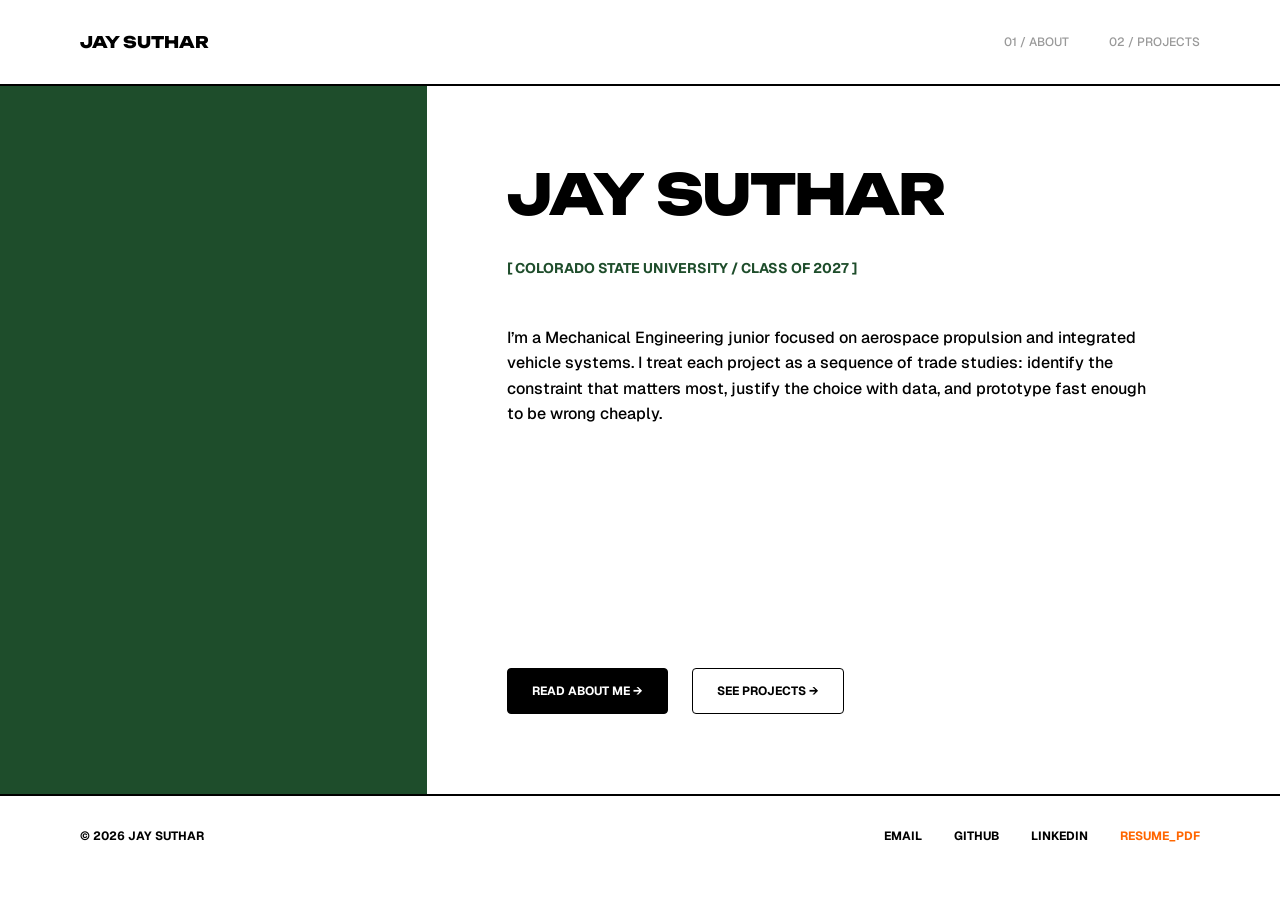
==== commit 25745b6c: "Add files via upload" ====
--- a/index.html
+++ b/index.html
@@ -8,10 +8,9 @@
   <title>Jay Suthar | Mechanical Engineering Portfolio</title>
   <meta name="description" content="Jay Suthar. Mechanical Engineering junior at Colorado State University, focused on aerospace propulsion and integrated vehicle systems.">
 
-  <!-- Fonts -->
   <link rel="preconnect" href="https://fonts.googleapis.com">
   <link rel="preconnect" href="https://fonts.gstatic.com" crossorigin>
-  <link href="https://fonts.googleapis.com/css2?family=Space+Grotesk:wght@400;500;700&display=swap" rel="stylesheet">
+  <link href="https://fonts.googleapis.com/css2?family=Geist:wght@500;600;700&family=Unbounded:wght@700;800&display=swap" rel="stylesheet">
 
   <link rel="stylesheet" href="styles.css">
 </head>
@@ -24,8 +23,7 @@
       <a href="index.html" class="nav-brand">Jay Suthar</a>
       <div class="nav-links">
         <a href="about.html">01 / About</a>
-        <a href="projects.html">02 / Selected Works</a>
-        <a href="parameters.html">03 / Parameters</a>
+        <a href="projects.html">02 / Projects</a>
       </div>
     </div>
   </nav>
@@ -35,20 +33,21 @@
       <div class="hero-split-panel" aria-hidden="true"></div>
 
       <div class="hero-split-content">
-        <h1 class="hero-name">
-          <span class="word-wrap"><span class="word">Jay</span></span>
-          <span class="word-wrap"><span class="word">Suthar</span></span>
-        </h1>
-
-        <p class="hero-subtitle">[ Colorado State University / Class of 2027 ]</p>
+        <div>
+          <h1 class="hero-name">
+            <span class="word-wrap"><span class="word">Jay</span></span>
+            <span class="word-wrap"><span class="word">Suthar</span></span>
+          </h1>
+          <p class="hero-subtitle">[ Colorado&nbsp;State&nbsp;University / Class&nbsp;of&nbsp;2027 ]</p>
+        </div>
 
         <p class="hero-intro">
           I’m a Mechanical Engineering junior focused on aerospace propulsion and integrated vehicle systems. I treat each project as a sequence of trade studies: identify the constraint that matters most, justify the choice with data, and prototype fast enough to be wrong cheaply.
         </p>
 
         <div class="hero-ctas">
-          <a href="about.html" class="btn btn-primary">Read about my approach &rarr;</a>
-          <a href="projects.html" class="btn btn-secondary">See selected projects &rarr;</a>
+          <a href="about.html" class="btn btn-primary">Read about me &rarr;</a>
+          <a href="projects.html" class="btn btn-secondary">See projects &rarr;</a>
         </div>
       </div>
     </section>
--- a/styles.css
+++ b/styles.css
@@ -1,34 +1,34 @@
 /* ============================================================
-   PORTFOLIO STYLES v4 - Jay Suthar
-   Swiss industrial redesign. Bold grotesque, green + orange
-   accents on white, wide editorial layout.
-   Edit tokens in :root; all three pages update together.
+   PORTFOLIO STYLES v5 - Jay Suthar
+   Swiss industrial redesign, tokens matched to Figma spec.
+   Unbounded (display) + Geist (body). Green + orange accents.
    ============================================================ */
 
 /* ---------- ROOT TOKENS ---------- */
 :root {
   color-scheme: light;
 
-  /* Colors */
+  /* Colors (matched to Figma) */
   --bg: #ffffff;
-  --text: #0a0a0a;
-  --text-muted: #9a9a9a;
-  --text-muted-strong: #666666;
-  --accent-green: #0e4a2a;
-  --accent-green-hover: #1a5c37;
-  --accent-orange: #f26522;
-  --accent-orange-hover: #ff7a35;
-  --rule: #e5e5e5;
-  --rule-strong: #0a0a0a;
-  --placeholder-bg: #f0f0ef;
+  --text: #000000;
+  --text-muted: #999999;
+  --accent-green: #1E4D2B;
+  --accent-green-hover: #266138;
+  --accent-orange: #FF6600;
+  --accent-orange-hover: #ff8033;
+  --pill-outline-bg: #E5ECFF;
+  --rule: #EFEFEF;
+  --rule-strong: #000000;
+  --placeholder-bg: #EFEFEF;
+  --placeholder-border: #999999;
 
   /* Type */
-  --font-display: "Space Grotesk", "Helvetica Neue", Arial, sans-serif;
-  --font-body: "Space Grotesk", "Helvetica Neue", Arial, sans-serif;
+  --font-display: "Unbounded", "Helvetica Neue", Arial, sans-serif;
+  --font-body: "Geist", "Helvetica Neue", Arial, sans-serif;
 
   /* Layout */
   --content-width: 1280px;
-  --content-padding: 3rem;
+  --content-padding: 5rem;
 
   /* Motion */
   --ease-out-expo: cubic-bezier(0.16, 1, 0.3, 1);
@@ -50,19 +50,16 @@
   background: var(--bg);
   color: var(--text);
   font-family: var(--font-body);
-  font-size: 17px;
-  line-height: 1.55;
-  font-weight: 400;
+  font-size: 1rem;
+  font-weight: 500;
+  line-height: 1.6;
   -webkit-font-smoothing: antialiased;
   -moz-osx-font-smoothing: grayscale;
   -webkit-tap-highlight-color: transparent;
   min-height: 100vh;
 }
 
-img {
-  max-width: 100%;
-  display: block;
-}
+img { max-width: 100%; display: block; }
 
 /* ---------- SKIP TO CONTENT ---------- */
 .skip-link {
@@ -73,11 +70,11 @@
   background: var(--text);
   color: var(--bg);
   padding: 0.6rem 1rem;
-  font-family: var(--font-display);
-  font-size: 0.78rem;
-  font-weight: 700;
-  text-transform: uppercase;
-  letter-spacing: 0.06em;
+  font-family: var(--font-body);
+  font-size: 0.75rem;
+  font-weight: 700;
+  text-transform: uppercase;
+  letter-spacing: 0.04em;
   text-decoration: none;
 }
 
@@ -101,26 +98,19 @@
   border-radius: 2px;
 }
 
-a:active {
-  opacity: 0.65;
-}
-
-/* ---------- NAVIGATION ---------- */
+a:active { opacity: 0.65; }
+
+/* ---------- NAV (always-visible 2px black border) ---------- */
 .nav {
   position: sticky;
   top: 0;
   z-index: 100;
   background: var(--bg);
-  border-bottom: 1px solid transparent;
-  padding-top: max(1.5rem, env(safe-area-inset-top));
+  border-bottom: 2px solid var(--rule-strong);
+  padding-top: max(2rem, env(safe-area-inset-top));
   padding-right: max(var(--content-padding), env(safe-area-inset-right));
-  padding-bottom: 1.5rem;
+  padding-bottom: 2rem;
   padding-left: max(var(--content-padding), env(safe-area-inset-left));
-  transition: border-color 0.3s var(--ease-out-swift);
-}
-
-.nav.scrolled {
-  border-bottom-color: var(--rule-strong);
 }
 
 .nav-inner {
@@ -134,9 +124,10 @@
 
 .nav-brand {
   font-family: var(--font-display);
-  font-weight: 700;
-  font-size: 0.95rem;
-  letter-spacing: 0.02em;
+  font-weight: 800;
+  font-size: 1rem;
+  line-height: 1.25;
+  letter-spacing: 0;
   text-transform: uppercase;
   color: var(--text);
 }
@@ -144,15 +135,15 @@
 .nav-links {
   display: flex;
   align-items: center;
-  gap: 3rem;
+  gap: 2.5rem;
 }
 
 .nav-links a {
-  font-family: var(--font-display);
+  font-family: var(--font-body);
   font-weight: 500;
-  font-size: 0.82rem;
-  text-transform: uppercase;
-  letter-spacing: 0.04em;
+  font-size: 0.75rem;
+  line-height: 1.333;
+  text-transform: uppercase;
   color: var(--text-muted);
   transition: color 0.2s ease;
 }
@@ -162,22 +153,15 @@
 }
 
 .nav-links a.active {
+  font-weight: 700;
   color: var(--accent-orange);
 }
 
-/* Full-width nav underline rule (thin gray) */
-.nav-rule {
-  border: 0;
-  border-top: 1px solid var(--rule);
-  margin: 0;
-}
-
-/* ---------- HOME: SPLIT-SCREEN HERO ---------- */
+/* ---------- HOME: SPLIT-SCREEN HERO (1:2 ratio) ---------- */
 .hero-split {
   display: grid;
-  grid-template-columns: 1fr 1fr;
-  min-height: calc(100vh - 6rem);
-  margin: 0;
+  grid-template-columns: 1fr 2fr;
+  min-height: calc(100vh - 12rem); /* subtract nav + footer heights approx */
 }
 
 .hero-split-panel {
@@ -186,19 +170,19 @@
 }
 
 .hero-split-content {
-  padding: 6rem max(var(--content-padding), env(safe-area-inset-right)) 6rem 5rem;
+  padding: 5rem;
   display: flex;
   flex-direction: column;
-  justify-content: center;
-  gap: 2rem;
+  justify-content: space-between;
+  gap: 3rem;
 }
 
 .hero-name {
   font-family: var(--font-display);
-  font-weight: 700;
-  font-size: clamp(3.5rem, 7vw, 6rem);
-  line-height: 0.95;
-  letter-spacing: -0.02em;
+  font-weight: 800;
+  font-size: clamp(3rem, 6vw, 3.5rem);
+  line-height: 1;
+  letter-spacing: -0.035em;
   text-transform: uppercase;
   text-wrap: balance;
   margin: 0;
@@ -210,7 +194,7 @@
   overflow: hidden;
   vertical-align: baseline;
   line-height: 1.0;
-  padding-bottom: 0.05em;
+  padding-bottom: 0.1em;
 }
 
 .word {
@@ -222,9 +206,7 @@
 .revealed .word-wrap:nth-child(1) .word { transition-delay: 0.05s; }
 .revealed .word-wrap:nth-child(2) .word { transition-delay: 0.18s; }
 
-.revealed .word {
-  transform: translateY(0);
-}
+.revealed .word { transform: translateY(0); }
 
 .hero-subtitle,
 .hero-intro,
@@ -247,48 +229,48 @@
 }
 
 .hero-subtitle {
-  font-family: var(--font-display);
-  font-weight: 700;
-  font-size: 0.85rem;
-  text-transform: uppercase;
-  letter-spacing: 0.06em;
+  font-family: var(--font-body);
+  font-weight: 700;
+  font-size: 0.875rem;
+  line-height: 1.286;
+  text-transform: uppercase;
   color: var(--accent-green);
-  margin: 0;
+  margin: 1.5rem 0 0;
 }
 
 .hero-intro {
   font-family: var(--font-body);
-  font-size: 1.1rem;
-  line-height: 1.55;
-  max-width: 42rem;
+  font-weight: 500;
+  font-size: 1rem;
+  line-height: 1.6;
+  max-width: 40rem;
   margin: 0;
 }
 
 .hero-ctas {
   display: flex;
   flex-wrap: wrap;
-  gap: 1rem;
-  margin-top: 1.5rem;
+  gap: 1.5rem;
+  margin-top: auto;
 }
 
 /* ---------- BUTTONS ---------- */
 .btn {
   display: inline-flex;
   align-items: center;
-  justify-content: center;
-  gap: 0.6rem;
-  padding: 1rem 1.75rem;
-  font-family: var(--font-display);
-  font-weight: 700;
-  font-size: 0.85rem;
-  text-transform: uppercase;
-  letter-spacing: 0.04em;
-  border: 2px solid var(--text);
-  border-radius: 2px;
+  gap: 0.5rem;
+  padding: 0.875rem 1.5rem;
+  font-family: var(--font-body);
+  font-weight: 700;
+  font-size: 0.75rem;
+  line-height: 1.333;
+  text-transform: uppercase;
+  letter-spacing: 0;
+  border: 1px solid var(--text);
+  border-radius: 4px;
   cursor: pointer;
   touch-action: manipulation;
   transition: background 0.18s ease, color 0.18s ease, border-color 0.18s ease;
-  text-decoration: none;
 }
 
 .btn-primary {
@@ -316,107 +298,110 @@
   outline-offset: 3px;
 }
 
-.btn:active {
-  transform: translateY(1px);
-}
-
-/* ---------- MAIN LAYOUT (About, Projects) ---------- */
+.btn:active { transform: translateY(1px); }
+
+/* ---------- MAIN (About, Projects) ---------- */
 main {
   max-width: var(--content-width);
   margin: 0 auto;
-  padding: 4rem var(--content-padding) 6rem;
-}
-
-/* Home doesn't use standard main padding; hero-split handles its own */
+  padding: var(--content-padding);
+}
+
 main.home {
   max-width: 100%;
   padding: 0;
 }
 
-/* ---------- PAGE TITLE ---------- */
+/* ---------- TITLE BLOCK ---------- */
+.title-block {
+  display: flex;
+  flex-direction: column;
+  gap: 1rem;
+  margin-bottom: 4rem;
+}
+
 .page-title {
   font-family: var(--font-display);
-  font-weight: 700;
-  font-size: clamp(4rem, 9vw, 7rem);
-  line-height: 0.92;
-  letter-spacing: -0.03em;
+  font-weight: 800;
+  font-size: clamp(2.5rem, 6vw, 3.5rem);
+  line-height: 1;
+  letter-spacing: -0.035em;
   text-wrap: balance;
-  margin: 2rem 0 1.25rem;
+  margin: 0;
 }
 
 .page-subtitle {
-  font-family: var(--font-display);
-  font-weight: 700;
-  font-size: 0.85rem;
-  text-transform: uppercase;
-  letter-spacing: 0.06em;
+  font-family: var(--font-body);
+  font-weight: 700;
+  font-size: 0.875rem;
+  line-height: 1.286;
+  text-transform: uppercase;
   color: var(--accent-green);
-  margin: 0 0 3rem;
-}
-
-/* Thick black rule under About page subtitle */
-.page-title-rule {
+  margin: 0;
+}
+
+/* Green accent bar under Projects title (4px, full-width) */
+.accent-bar {
   border: 0;
+  height: 4px;
+  background: var(--accent-green);
+  margin: 0;
+}
+
+/* ---------- ABOUT SECTIONS (border-top on section itself) ---------- */
+.section {
   border-top: 2px solid var(--rule-strong);
-  margin: 0 0 4rem;
-}
-
-/* Thick green rule directly under Projects page title (no subtitle) */
-.page-title-rule-green {
-  border: 0;
-  border-top: 3px solid var(--accent-green);
-  margin: 1rem 0 3rem;
-}
-
-/* ---------- SECTIONS (About) ---------- */
-.section {
-  margin-bottom: 5rem;
-}
-
-.section:last-child {
-  margin-bottom: 0;
-}
+  padding-top: 2rem;
+  margin-bottom: 4rem;
+  display: flex;
+  flex-direction: column;
+  gap: 2rem;
+}
+
+.section:last-child { margin-bottom: 0; }
 
 .section-number {
-  font-family: var(--font-display);
-  font-weight: 700;
-  font-size: 0.78rem;
-  text-transform: uppercase;
-  letter-spacing: 0.05em;
+  font-family: var(--font-body);
+  font-weight: 700;
+  font-size: 0.75rem;
+  line-height: 1.333;
+  text-transform: uppercase;
   color: var(--text-muted);
   display: block;
-  margin-bottom: 1.5rem;
-}
-
-.section-divider {
+  margin: 0;
+}
+
+/* Green accent bar inside Section 02 (between number and heading) */
+.section-accent-bar {
   border: 0;
-  border-top: 2px solid var(--rule-strong);
-  margin: 4rem 0 3rem;
-}
-
-.section-rule-green {
-  border: 0;
-  border-top: 3px solid var(--accent-green);
-  margin: 0 0 2.5rem;
+  height: 4px;
+  background: var(--accent-green);
+  margin: 0;
 }
 
 .section-heading {
   font-family: var(--font-display);
   font-weight: 700;
-  font-size: clamp(2rem, 4vw, 2.9rem);
-  line-height: 1.05;
-  letter-spacing: -0.02em;
+  font-size: clamp(1.75rem, 3.2vw, 2rem);
+  line-height: 1.2;
+  letter-spacing: -0.01em;
   text-wrap: balance;
-  margin: 0 0 2rem;
-}
-
-.section p {
-  margin-bottom: 1.25rem;
+  margin: 0;
+}
+
+.section-paragraphs {
+  display: flex;
+  flex-direction: column;
+  gap: 1.25rem;
+}
+
+.section-paragraphs p {
+  font-family: var(--font-body);
+  font-weight: 500;
+  font-size: 1.125rem;
+  line-height: 1.6;
   text-wrap: pretty;
-}
-
-.section p:last-child {
-  margin-bottom: 0;
+  margin: 0;
 }
 
 /* ---------- PILLS ---------- */
@@ -424,183 +409,206 @@
   display: flex;
   flex-wrap: wrap;
   gap: 0.75rem;
-  margin: 0 0 2rem;
+  margin: 0;
 }
 
 .pill {
   display: inline-flex;
   align-items: center;
-  padding: 0.6rem 1.1rem;
+  padding: 0.375rem 0.625rem;
   border-radius: 999px;
-  font-family: var(--font-display);
-  font-weight: 700;
-  font-size: 0.78rem;
-  text-transform: uppercase;
-  letter-spacing: 0.04em;
-  border: 1.5px solid var(--accent-green);
+  font-family: var(--font-body);
+  font-weight: 700;
+  font-size: 0.75rem;
+  line-height: 1.333;
+  text-transform: uppercase;
+  border: 1px solid transparent;
+  white-space: nowrap;
 }
 
 .pill.filled {
   background: var(--accent-green);
   color: var(--bg);
+  border-color: var(--accent-green);
 }
 
 .pill.outlined {
-  background: transparent;
+  background: var(--pill-outline-bg);
   color: var(--accent-green);
-}
-
-/* ---------- CORE COMPETENCIES ---------- */
+  border-color: var(--accent-green);
+}
+
+/* ---------- COMPETENCIES ---------- */
+.competency-list {
+  display: flex;
+  flex-direction: column;
+  gap: 1.5rem;
+}
+
 .competency {
-  padding: 1.75rem 0;
+  padding-top: 1rem;
   border-top: 1px solid var(--rule);
-}
-
-.competency:last-child {
-  border-bottom: 1px solid var(--rule);
+  display: flex;
+  flex-direction: column;
+  gap: 0.75rem;
 }
 
 .competency-title {
   font-family: var(--font-display);
   font-weight: 700;
-  font-size: 1.35rem;
-  letter-spacing: -0.01em;
+  font-size: 1.25rem;
+  line-height: 1.25;
   color: var(--accent-green);
-  margin: 0 0 0.6rem;
+  margin: 0;
   text-wrap: balance;
 }
 
 .competency-body {
+  font-family: var(--font-body);
+  font-weight: 500;
   font-size: 1rem;
-  color: var(--text);
+  line-height: 1.6;
+  color: var(--text);
+  margin: 0;
   text-wrap: pretty;
-  margin: 0;
 }
 
 /* ---------- PULLQUOTE ---------- */
 .pullquote {
   font-family: var(--font-body);
-  font-size: 1.35rem;
-  font-weight: 400;
+  font-weight: 600;
+  font-size: clamp(1.25rem, 2.4vw, 1.5rem);
   line-height: 1.5;
-  letter-spacing: -0.005em;
-  padding: 0.5rem 0 0.5rem 2rem;
+  padding: 0 0 0 2rem;
   border-left: 4px solid var(--accent-green);
   color: var(--text);
   text-wrap: pretty;
-  max-width: 60rem;
   margin: 0;
 }
 
 /* ---------- PROJECTS ---------- */
 .project {
-  padding: 3rem 0 4rem;
+  padding-top: 2rem;
+  padding-bottom: 2rem;
+  display: flex;
+  flex-direction: column;
+  gap: 1.5rem;
   border-top: 2px solid var(--rule-strong);
 }
 
 .project:first-of-type {
   padding-top: 0;
-  border-top: none;
+  border-top: 0;
 }
 
 .project-meta {
-  font-family: var(--font-display);
-  font-weight: 700;
-  font-size: 0.78rem;
-  text-transform: uppercase;
-  letter-spacing: 0.05em;
+  font-family: var(--font-body);
+  font-weight: 700;
+  font-size: 0.75rem;
+  line-height: 1.333;
+  text-transform: uppercase;
   color: var(--text-muted);
-  margin: 0 0 0.75rem;
+  margin: 0;
 }
 
 .project-title {
   font-family: var(--font-display);
   font-weight: 700;
-  font-size: clamp(2rem, 4.5vw, 3rem);
-  line-height: 1;
-  letter-spacing: -0.02em;
+  font-size: clamp(1.75rem, 3vw, 2rem);
+  line-height: 1.25;
+  letter-spacing: -0.01em;
   text-wrap: balance;
-  margin: 0 0 2rem;
-}
-
-/* Image placeholder */
+  margin: 0;
+}
+
+/* ---------- IMAGE PLACEHOLDER: TWO VARIANTS ---------- */
 .image-placeholder {
   width: 100%;
-  aspect-ratio: 16 / 9;
+  min-height: 180px;
   background: var(--placeholder-bg);
-  border: 1px dashed #b8b8b8;
+  border: 1px dashed var(--placeholder-border);
+  border-radius: 4px;
   display: flex;
   align-items: center;
   justify-content: center;
-  margin: 0 0 2.5rem;
-  font-family: var(--font-display);
-  font-weight: 700;
-  font-size: 0.78rem;
-  text-transform: uppercase;
-  letter-spacing: 0.06em;
+  padding: 1.5rem;
+  font-family: var(--font-body);
+  font-weight: 700;
+  font-size: 0.75rem;
+  line-height: 1.333;
+  text-transform: uppercase;
+  color: var(--text);
+  text-align: center;
+  margin: 0;
+}
+
+.image-placeholder--hero {
+  min-height: 280px;
+  border-style: solid;
+  border-color: var(--rule-strong);
   color: var(--accent-green);
-  text-align: center;
-  padding: 1rem;
 }
 
 /* Real image (replace .image-placeholder when adding photos) */
 .project-image {
   width: 100%;
   height: auto;
-  aspect-ratio: 16 / 9;
   object-fit: cover;
-  margin: 0 0 2.5rem;
-  border: 1px solid var(--rule);
-  border-radius: 2px;
+  margin: 0;
+  border: 1px solid var(--rule-strong);
+  border-radius: 4px;
   background: var(--placeholder-bg);
 }
 
+/* ---------- PROJECT NARRATIVE BLOCKS ---------- */
 .project-block {
-  margin-bottom: 1.75rem;
-  max-width: 60rem;
-}
-
-.project-block:last-child {
-  margin-bottom: 0;
+  display: flex;
+  flex-direction: column;
+  gap: 0.5rem;
+  max-width: 50rem; /* 800px per Figma */
 }
 
 .project-block-label {
-  font-family: var(--font-display);
-  font-weight: 700;
-  font-size: 0.78rem;
-  text-transform: uppercase;
-  letter-spacing: 0.06em;
+  font-family: var(--font-body);
+  font-weight: 700;
+  font-size: 0.75rem;
+  line-height: 1.333;
+  text-transform: uppercase;
   color: var(--accent-green);
-  display: block;
-  margin-bottom: 0.75rem;
+  margin: 0;
 }
 
 .project-block p {
+  font-family: var(--font-body);
+  font-weight: 500;
   font-size: 1rem;
-  line-height: 1.55;
+  line-height: 1.6;
   text-wrap: pretty;
   margin: 0;
 }
 
 .project-placeholder-note {
-  font-size: 0.95rem;
-  color: var(--text-muted-strong);
-  margin: 0;
+  font-family: var(--font-body);
+  font-weight: 500;
+  font-size: 0.9375rem;
+  line-height: 1.6;
+  color: var(--text);
+  margin: 0;
+  max-width: 50rem;
 }
 
 /* ---------- FOOTER ---------- */
 .footer {
-  border-top: 1px solid var(--rule);
-  margin-top: 4rem;
+  border-top: 2px solid var(--rule-strong);
   padding-top: 2rem;
   padding-right: max(var(--content-padding), env(safe-area-inset-right));
   padding-bottom: max(2rem, env(safe-area-inset-bottom));
   padding-left: max(var(--content-padding), env(safe-area-inset-left));
-  font-family: var(--font-display);
-  font-weight: 700;
-  font-size: 0.78rem;
-  text-transform: uppercase;
-  letter-spacing: 0.05em;
+  font-family: var(--font-body);
+  font-weight: 700;
+  font-size: 0.75rem;
+  line-height: 1.333;
+  text-transform: uppercase;
 }
 
 .footer-inner {
@@ -613,14 +621,12 @@
   gap: 1rem;
 }
 
-.footer-copy {
-  color: var(--text);
-}
+.footer-copy { color: var(--text); }
 
 .footer-links {
   display: flex;
   flex-wrap: wrap;
-  gap: 2.5rem;
+  gap: 2rem;
 }
 
 .footer a {
@@ -628,19 +634,12 @@
   transition: color 0.2s ease;
 }
 
-.footer a:hover {
-  color: var(--accent-green);
-}
-
-.footer a.accent {
-  color: var(--accent-orange);
-}
-
-.footer a.accent:hover {
-  color: var(--accent-orange-hover);
-}
-
-/* ---------- SCROLL REVEAL (About, Projects) ---------- */
+.footer a:hover { color: var(--accent-green); }
+
+.footer a.accent { color: var(--accent-orange); }
+.footer a.accent:hover { color: var(--accent-orange-hover); }
+
+/* ---------- SCROLL REVEAL ---------- */
 [data-reveal] {
   opacity: 0;
   transform: translateY(24px);
@@ -655,66 +654,42 @@
 
 /* ---------- RESPONSIVE ---------- */
 @media (max-width: 900px) {
-  :root {
-    --content-padding: 2rem;
+  :root { --content-padding: 3rem; }
+
+  .nav {
+    padding-top: max(1.5rem, env(safe-area-inset-top));
+    padding-bottom: 1.5rem;
   }
 
-  .nav-links {
-    gap: 1.5rem;
-  }
+  .nav-links { gap: 1.75rem; }
 
   .hero-split {
     grid-template-columns: 1fr;
     min-height: auto;
   }
 
-  .hero-split-panel {
-    display: none;
+  .hero-split-panel { display: none; }
+
+  .hero-split-content { padding: 3rem; gap: 2rem; }
+}
+
+@media (max-width: 600px) {
+  :root { --content-padding: 1.5rem; }
+
+  body { font-size: 0.9375rem; }
+
+  .nav {
+    padding-top: max(1.25rem, env(safe-area-inset-top));
+    padding-bottom: 1.25rem;
   }
 
-  .hero-split-content {
-    padding: 4rem 2rem;
-  }
-}
-
-@media (max-width: 600px) {
-  :root {
-    --content-padding: 1.5rem;
-  }
-
-  body {
-    font-size: 16px;
-  }
-
-  .nav {
-    padding-top: max(1rem, env(safe-area-inset-top));
-    padding-bottom: 1rem;
-  }
-
-  .nav-brand {
-    font-size: 0.85rem;
-  }
-
-  .nav-links {
-    gap: 1rem;
-  }
-
-  .nav-links a {
-    font-size: 0.72rem;
-  }
-
-  main {
-    padding: 2rem 1.5rem 4rem;
-  }
-
-  .hero-split-content {
-    padding: 3rem 1.5rem;
-    gap: 1.5rem;
-  }
-
-  .hero-intro {
-    font-size: 1rem;
-  }
+  .nav-brand { font-size: 0.9rem; }
+  .nav-links { gap: 1.25rem; }
+  .nav-links a { font-size: 0.7rem; }
+
+  main { padding: 2.5rem 1.5rem; }
+
+  .hero-split-content { padding: 2rem 1.5rem; }
 
   .hero-ctas {
     flex-direction: column;
@@ -722,35 +697,19 @@
     gap: 0.75rem;
   }
 
-  .btn {
-    padding: 0.9rem 1.25rem;
-    font-size: 0.78rem;
-  }
-
-  .page-title {
-    font-size: 3rem;
-  }
-
-  .project-title,
-  .section-heading {
-    font-size: 1.75rem;
-  }
-
-  .pullquote {
-    font-size: 1.1rem;
-    padding-left: 1.25rem;
-  }
+  .btn { justify-content: center; }
+
+  .section-paragraphs p { font-size: 1rem; }
+
+  .pullquote { padding-left: 1.25rem; }
 
   .footer-inner {
-    justify-content: flex-start;
     flex-direction: column;
     align-items: flex-start;
     gap: 1.25rem;
   }
 
-  .footer-links {
-    gap: 1.25rem;
-  }
+  .footer-links { gap: 1.25rem; }
 }
 
 /* ---------- REDUCED MOTION ---------- */
@@ -762,9 +721,7 @@
     scroll-behavior: auto !important;
   }
 
-  .word {
-    transform: translateY(0) !important;
-  }
+  .word { transform: translateY(0) !important; }
 
   [data-reveal],
   .hero-subtitle,
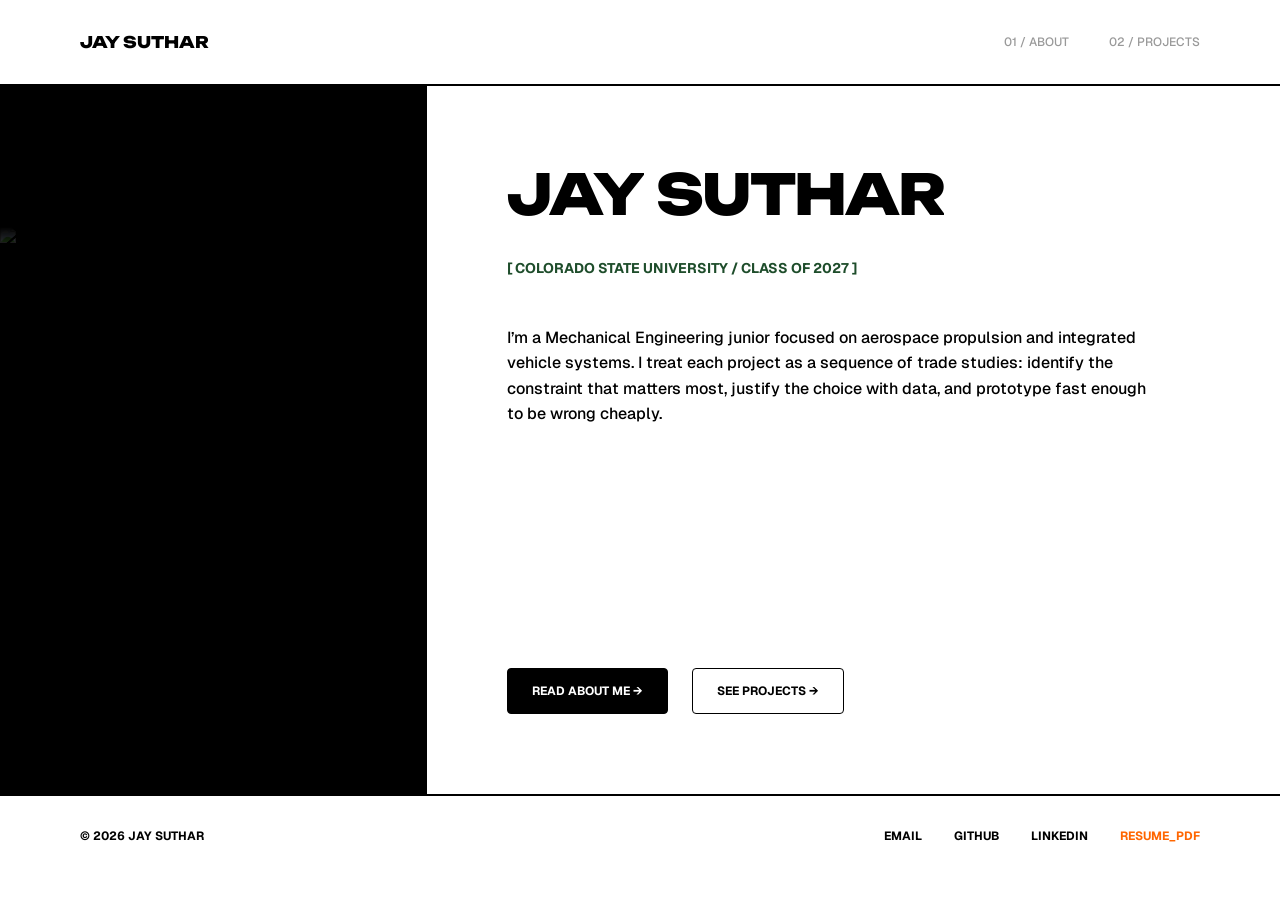
==== commit 15a06e5a: "Add files via upload" ====
--- a/index.html
+++ b/index.html
@@ -30,7 +30,16 @@
 
   <main id="main" class="home">
     <section class="hero-split" data-hero>
-      <div class="hero-split-panel" aria-hidden="true"></div>
+      <div class="hero-split-panel">
+        <img
+          class="hero-portrait"
+          src="images/jay-portrait.jpg"
+          alt="Jay Suthar standing beside a model rocket in an open field, giving a thumbs up"
+          width="606"
+          height="606"
+          loading="eager"
+          fetchpriority="high">
+      </div>
 
       <div class="hero-split-content">
         <div>
--- a/styles.css
+++ b/styles.css
@@ -165,8 +165,38 @@
 }
 
 .hero-split-panel {
-  background: var(--accent-green);
+  background-color: #000000;
+  background-image: url('images/hero-sky.jpg');
+  background-position: center bottom;
+  background-size: cover;
+  background-repeat: no-repeat;
   min-height: 100%;
+  display: flex;
+  align-items: center;
+  justify-content: center;
+  overflow: hidden;
+}
+
+/* Portrait sits inside the panel, spans full width, fades top and bottom
+   into the black background via a vertical alpha mask. */
+.hero-portrait {
+  display: block;
+  width: 100%;
+  height: auto;
+  -webkit-mask-image: linear-gradient(
+    to bottom,
+    transparent 0%,
+    #000 18%,
+    #000 82%,
+    transparent 100%
+  );
+          mask-image: linear-gradient(
+    to bottom,
+    transparent 0%,
+    #000 18%,
+    #000 82%,
+    transparent 100%
+  );
 }
 
 .hero-split-content {
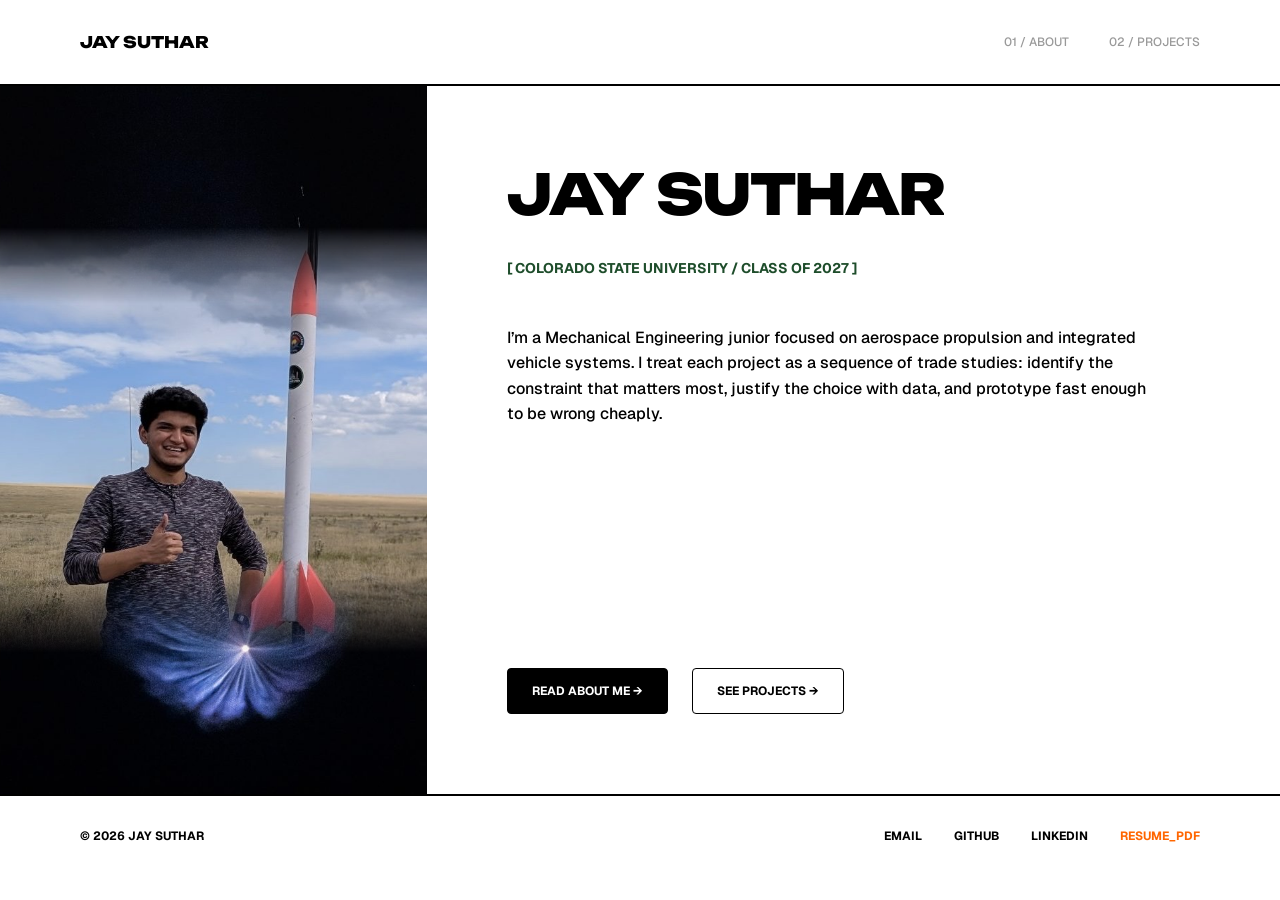
==== commit 5691d204: "Update resume link to Google Drive" ====
--- a/index.html
+++ b/index.html
@@ -69,7 +69,7 @@
         <a href="mailto:your.email@colostate.edu">Email</a>
         <a href="https://github.com/jaysuthar0721" target="_blank" rel="noopener">GitHub</a>
         <a href="https://linkedin.com/" target="_blank" rel="noopener">LinkedIn</a>
-        <a href="resume.pdf" target="_blank" rel="noopener" class="accent">Resume_PDF</a>
+        <a href="https://drive.google.com/file/d/1qGMX0kKaBQSeNuic2IUalYMxcPYKSg9-/view?usp=drive_link" target="_blank" rel="noopener" class="accent">Resume_PDF</a>
       </div>
     </div>
   </footer>
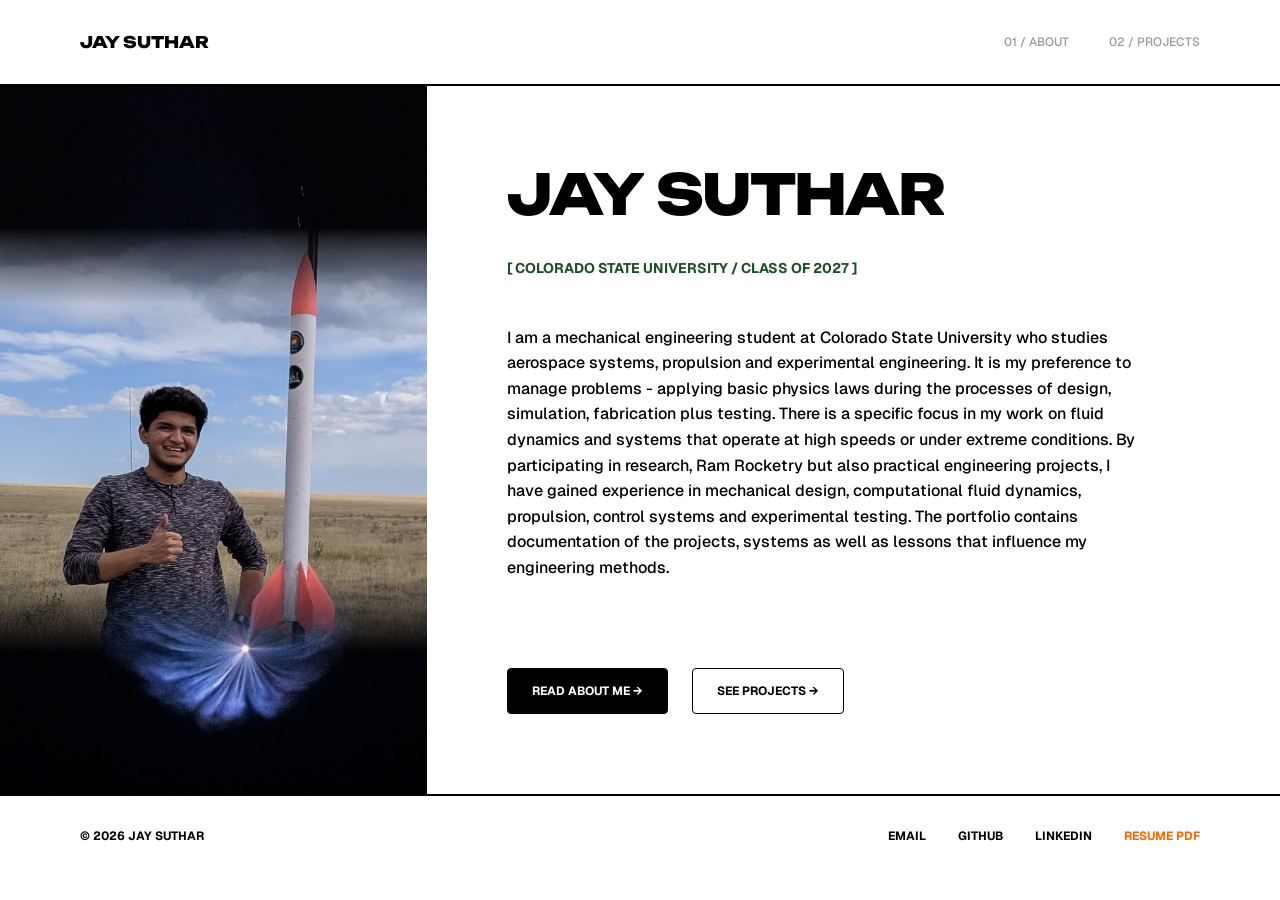
==== commit 36378823: "Revise introduction and update footer links Updated personal introduction and links in the footer." ====
--- a/index.html
+++ b/index.html
@@ -51,12 +51,14 @@
         </div>
 
         <p class="hero-intro">
-          I’m a Mechanical Engineering junior focused on aerospace propulsion and integrated vehicle systems. I treat each project as a sequence of trade studies: identify the constraint that matters most, justify the choice with data, and prototype fast enough to be wrong cheaply.
+          I am a mechanical engineering student at Colorado State University who studies aerospace systems, propulsion and experimental engineering. It is my preference to manage problems - applying basic physics laws during the processes of design, simulation, fabrication plus testing. There is a specific focus in my work on fluid dynamics and systems that operate at high speeds or under extreme conditions.
+
+By participating in research, Ram Rocketry but also practical engineering projects, I have gained experience in mechanical design, computational fluid dynamics, propulsion, control systems and experimental testing. The portfolio contains documentation of the projects, systems as well as lessons that influence my engineering methods.
         </p>
 
         <div class="hero-ctas">
-          <a href="about.html" class="btn btn-primary">Read about me &rarr;</a>
-          <a href="projects.html" class="btn btn-secondary">See projects &rarr;</a>
+          <a href="about.html" class="btn btn-primary">Read About Me &rarr;</a>
+          <a href="projects.html" class="btn btn-secondary">See Projects &rarr;</a>
         </div>
       </div>
     </section>
@@ -68,8 +70,8 @@
       <div class="footer-links">
         <a href="mailto:your.email@colostate.edu">Email</a>
         <a href="https://github.com/jaysuthar0721" target="_blank" rel="noopener">GitHub</a>
-        <a href="https://linkedin.com/" target="_blank" rel="noopener">LinkedIn</a>
-        <a href="https://drive.google.com/file/d/1qGMX0kKaBQSeNuic2IUalYMxcPYKSg9-/view?usp=drive_link" target="_blank" rel="noopener" class="accent">Resume_PDF</a>
+        <a href="https://linkedin.com/in/jay-suthar-74205b235/" target="_blank" rel="noopener">LinkedIn</a>
+        <a href="https://drive.google.com/file/d/1qGMX0kKaBQSeNuic2IUalYMxcPYKSg9-/view?usp=drive_link" target="_blank" rel="noopener" class="accent">Resume PDF</a>
       </div>
     </div>
   </footer>
